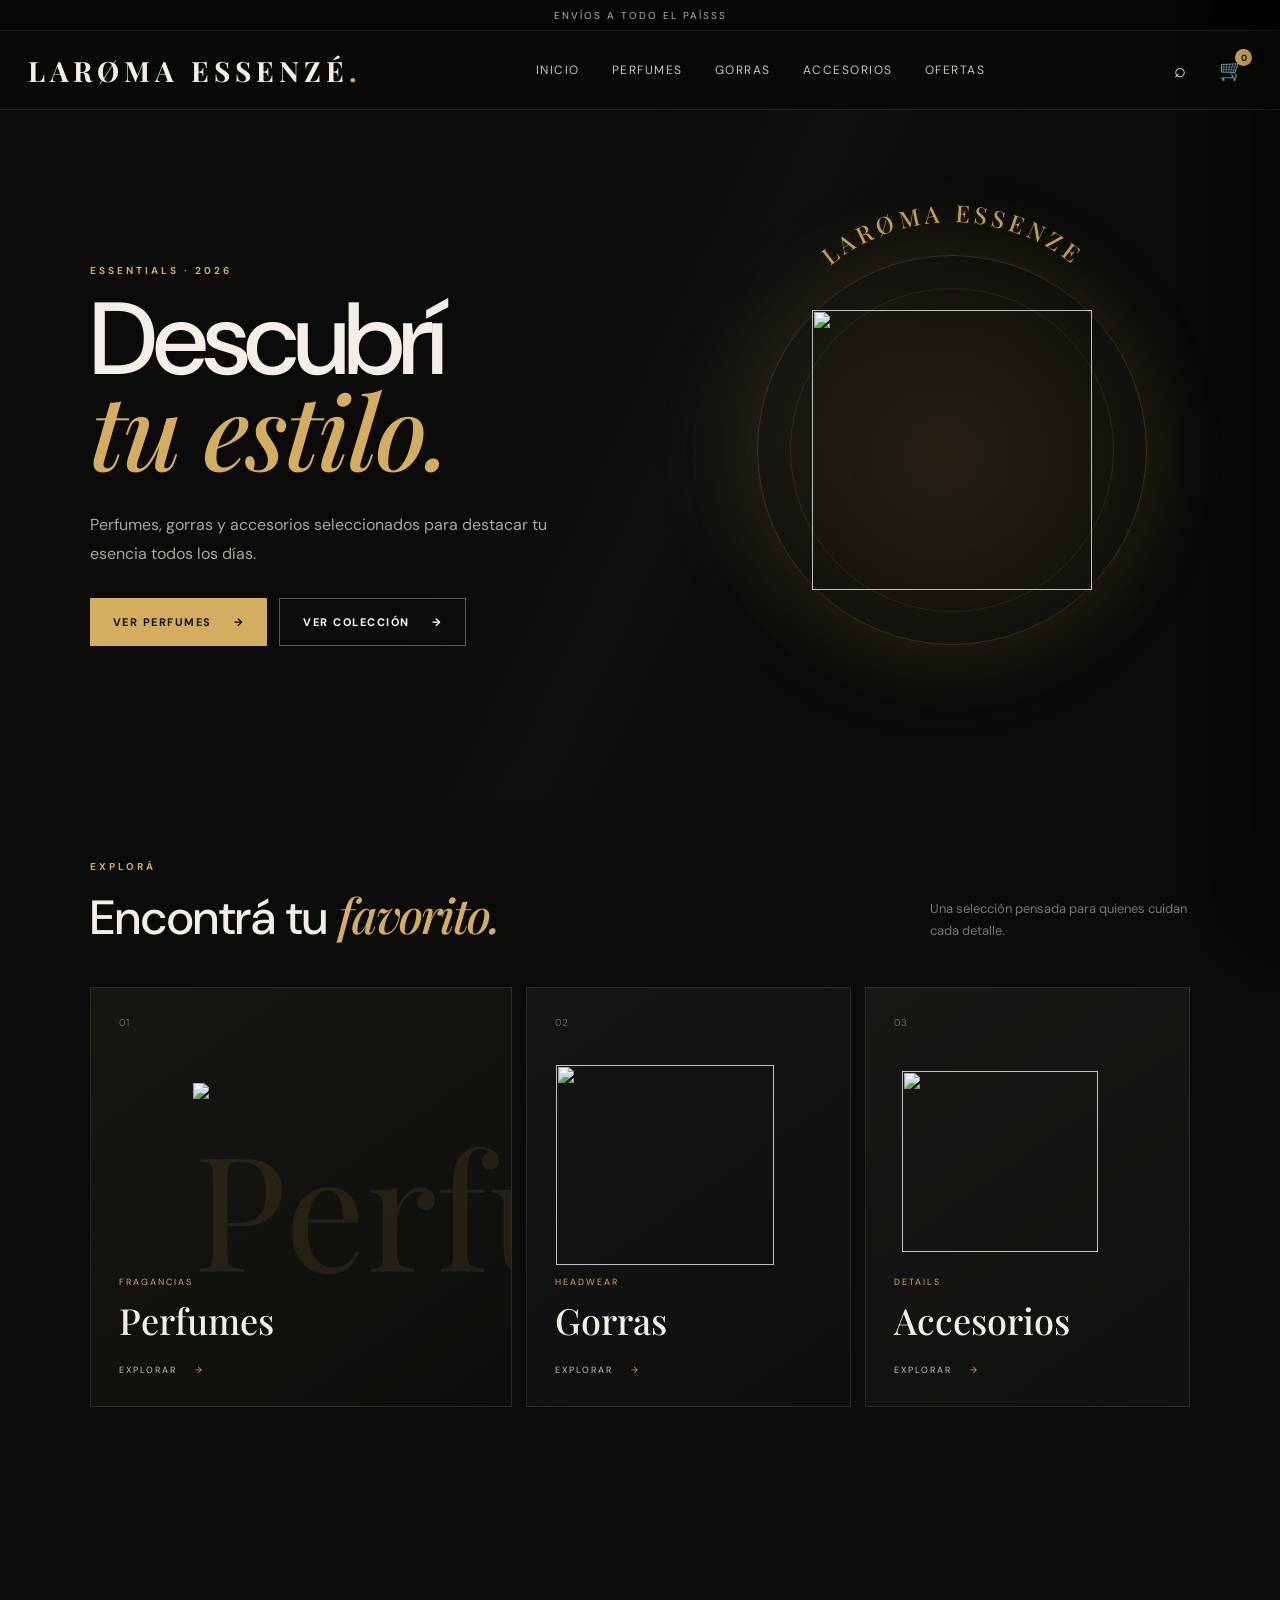
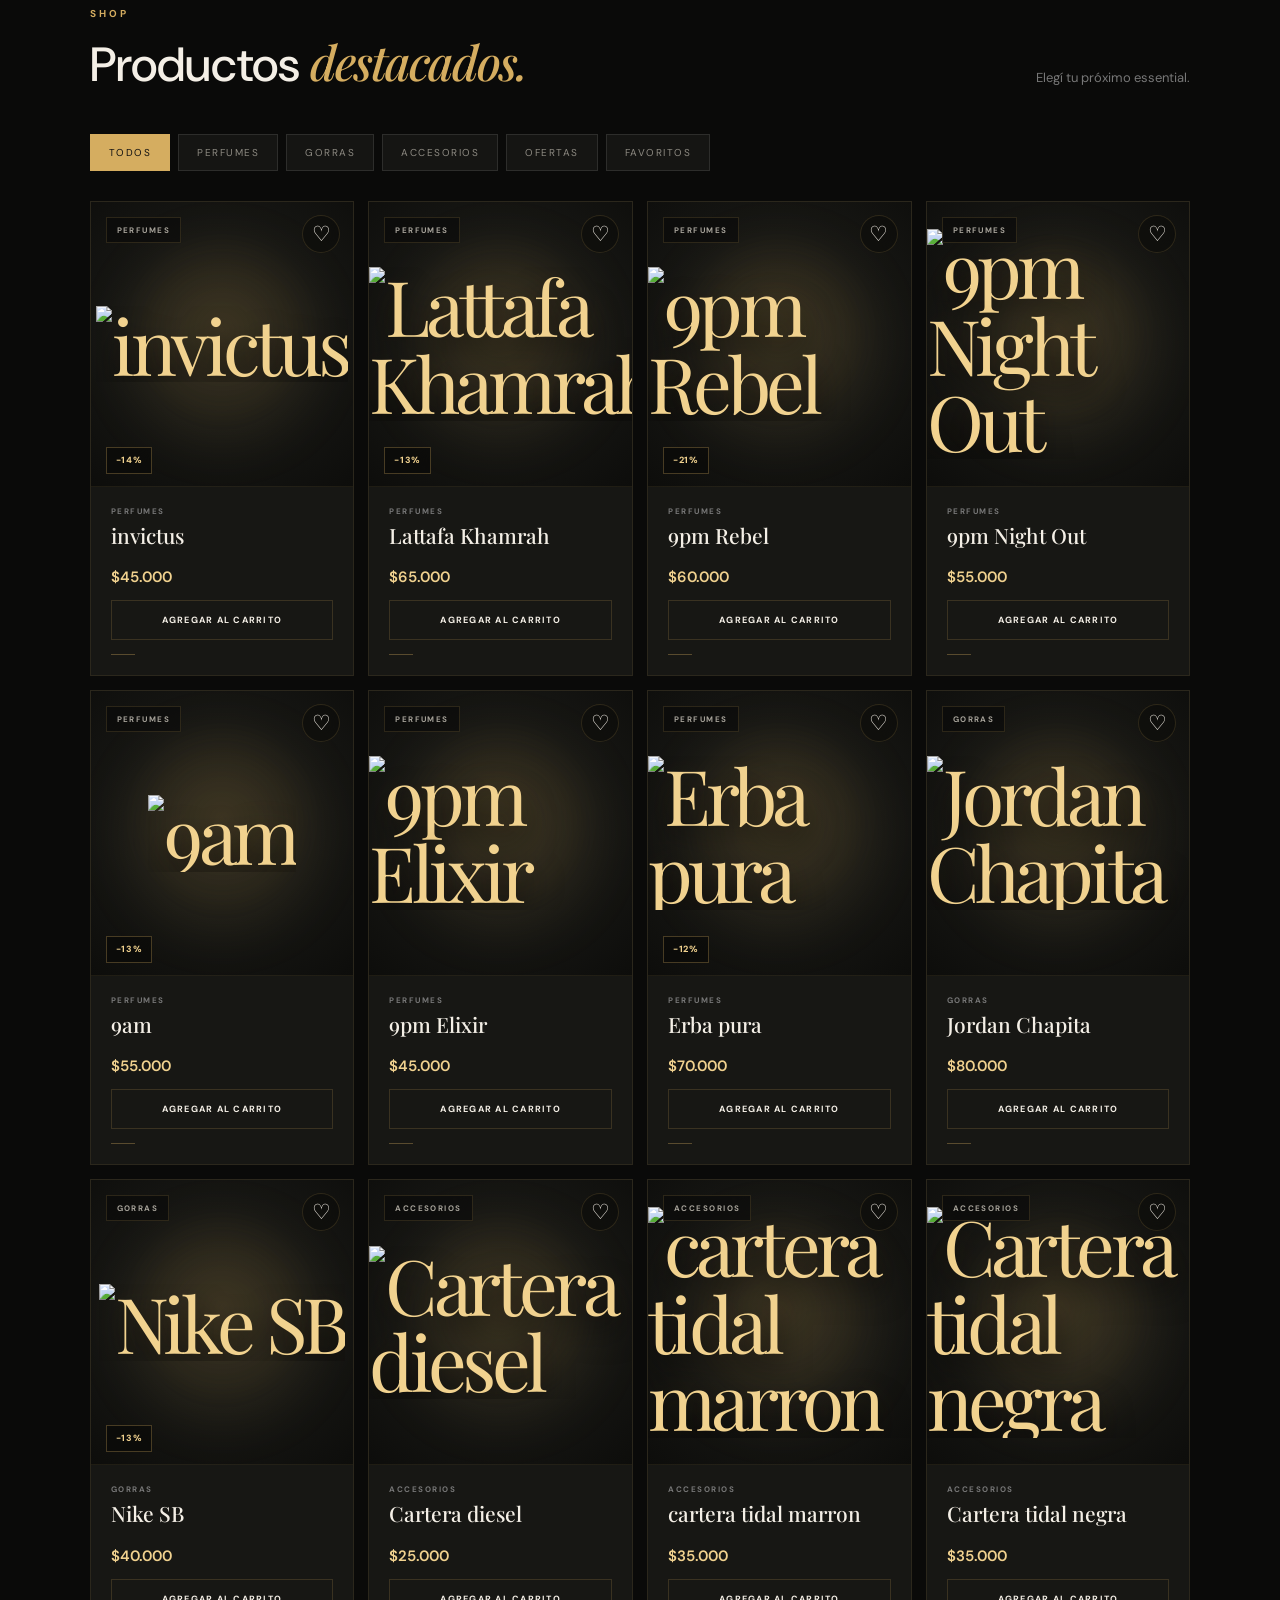
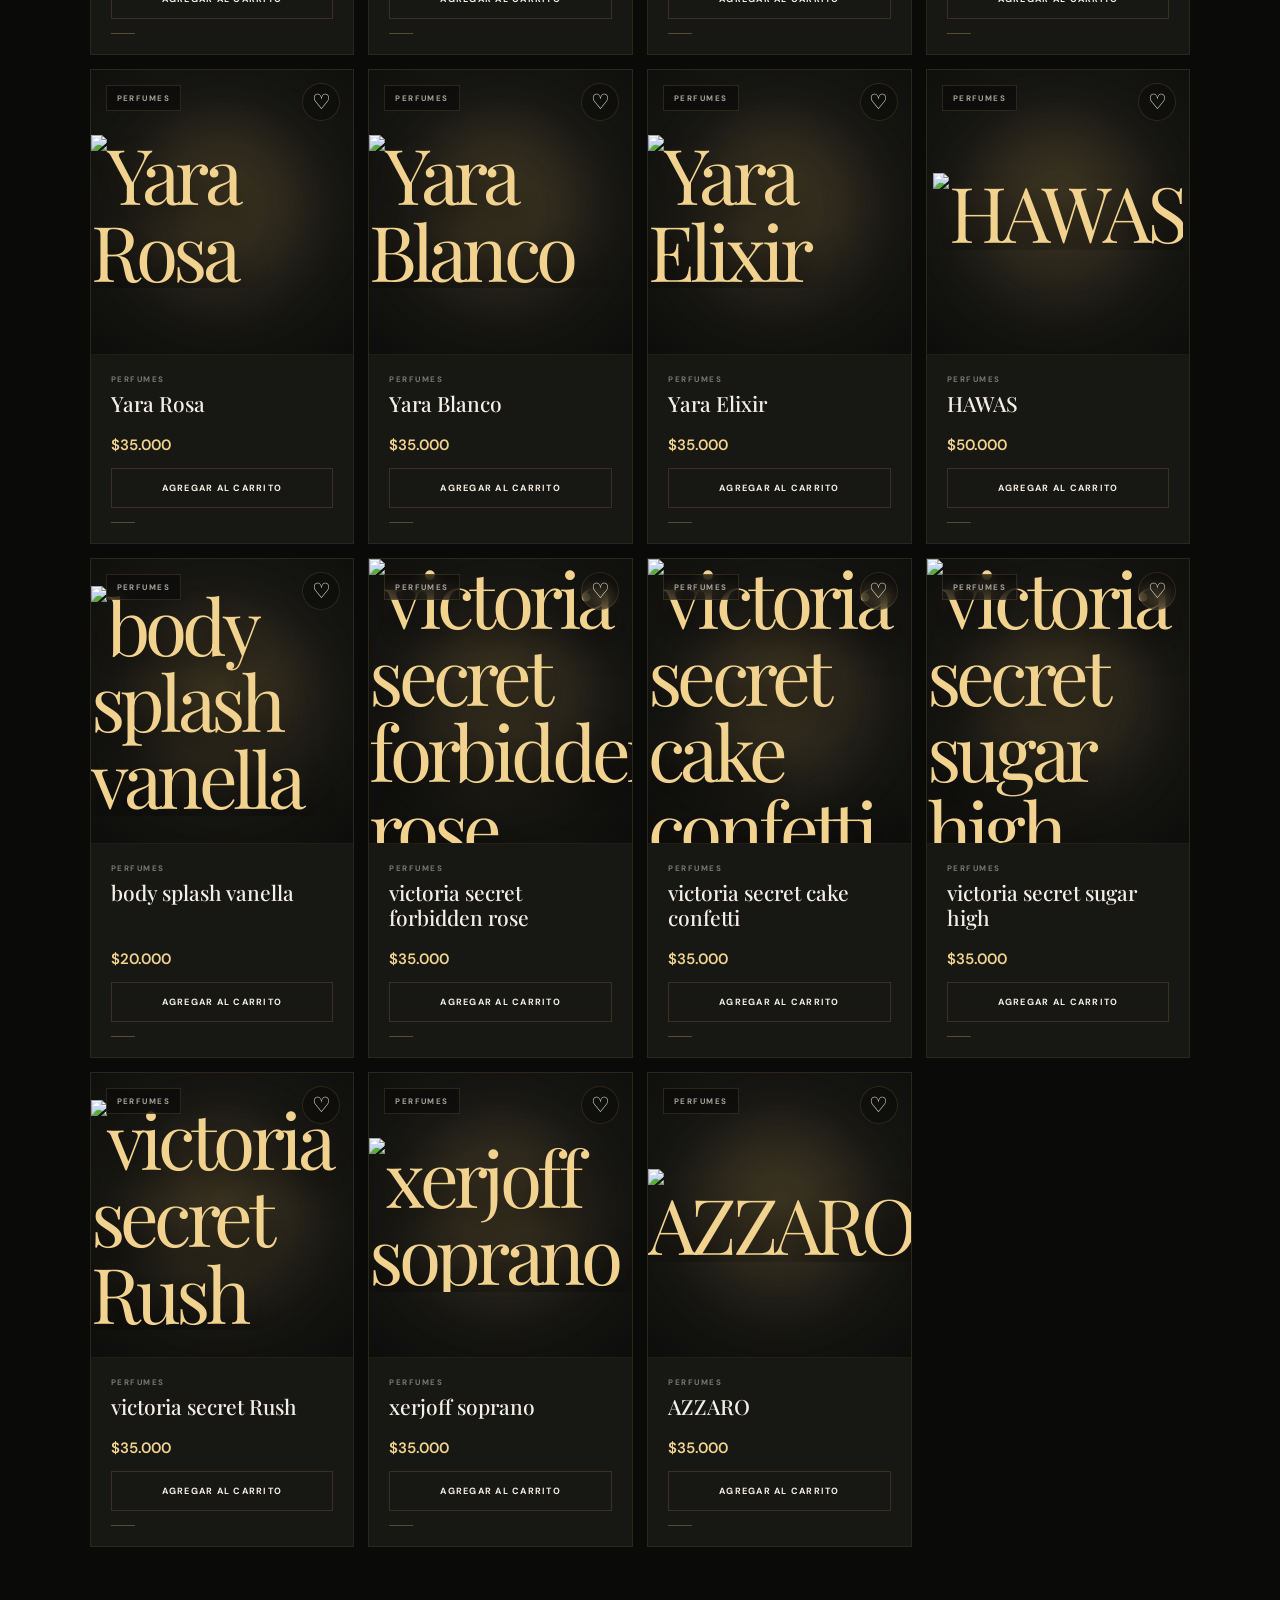
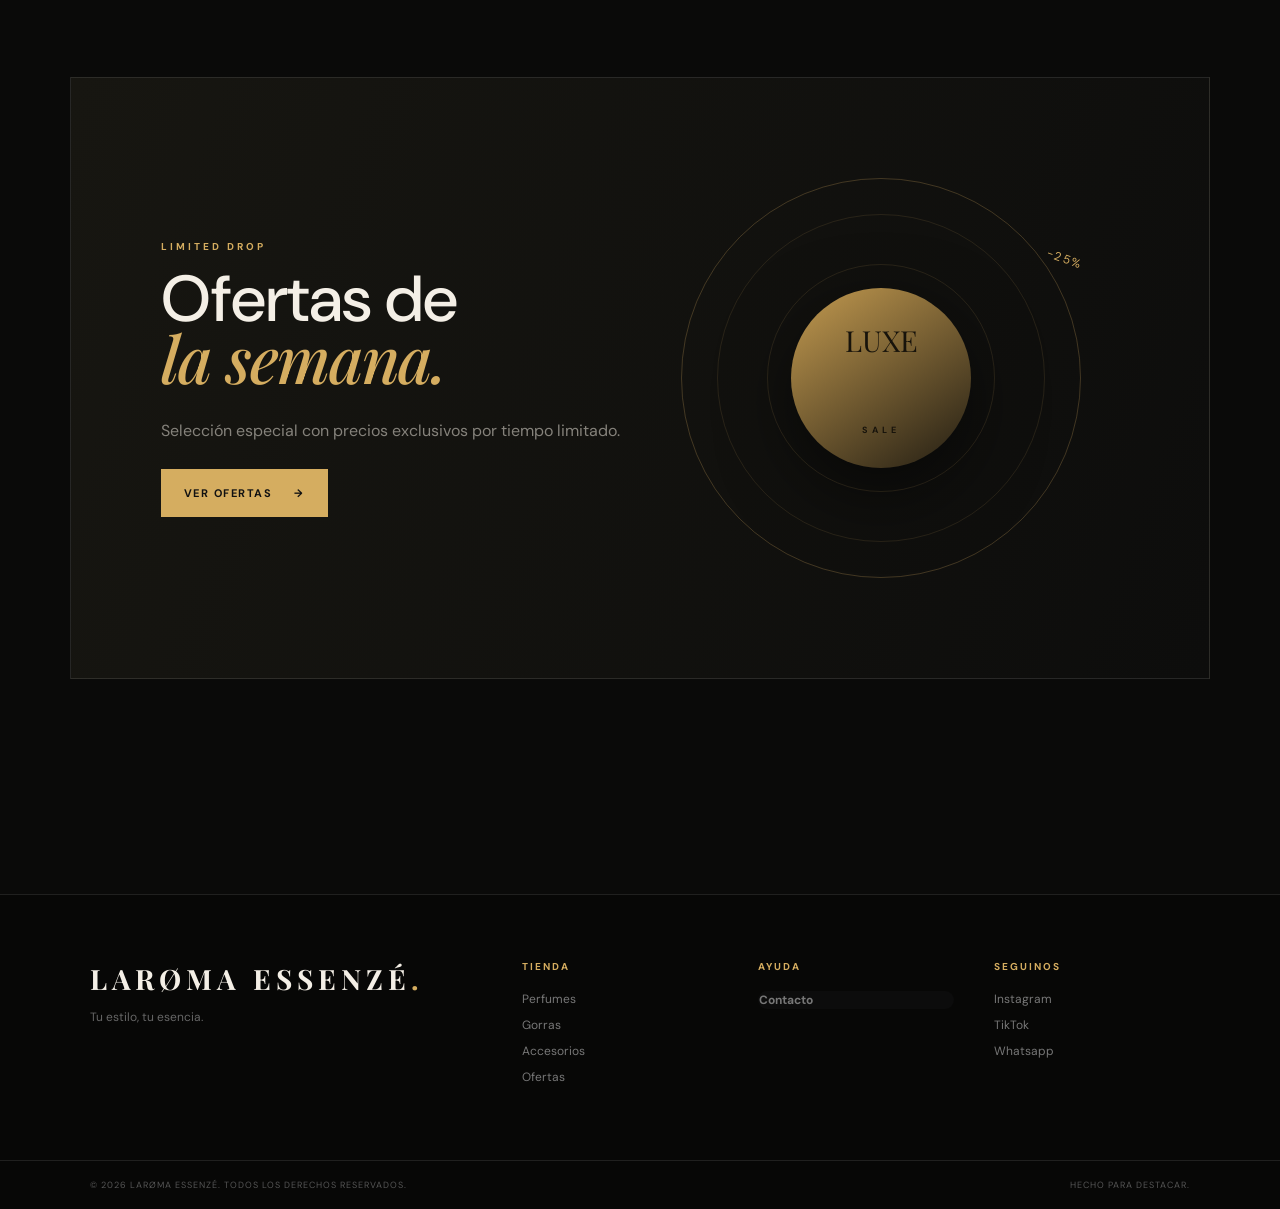
==== PAGINA OFICIAL/index.html @ b4371f65 "Segundo commit Cambio de nombre, modificacion de imagenes, mas productos tanto perfumes como accesor" ====
<!DOCTYPE html>
<html lang="es">

<head>
  <meta charset="UTF-8">
  <meta name="viewport" content="width=device-width, initial-scale=1.0">

  <title>LARØMA ESSENZÉ | Perfumes & Accesorios</title>

  <link rel="preconnect" href="https://fonts.googleapis.com">
  <link rel="preconnect" href="https://fonts.gstatic.com" crossorigin>

  <link
    href="https://fonts.googleapis.com/css2?family=DM+Sans:wght@400;500;600;700&family=Playfair+Display:wght@500;600;700&display=swap"
    rel="stylesheet">

  <link rel="stylesheet" href="styles.css">
</head>

<body>

  <!-- BARRA SUPERIOR -->
  <div class="announcement">
    ENVÍOS A TODO EL PAÍSSS
  </div>

  <!-- HEADER -->
  <header class="header">

    <div class="header-inner">

      <button class="icon-btn mobile-menu-btn" id="menuBtn" type="button" aria-label="Abrir menú">
        <span></span>
        <span></span>
        <span></span>
      </button>

      <a class="logo" href="#inicio">
        LARØMA ESSENZÉ<span>.</span>
      </a>

      <nav class="desktop-nav">
        <a href="#inicio">Inicio</a>
        <a href="#productos" data-category-link="perfumes">Perfumes</a>
        <a href="#productos" data-category-link="gorras">Gorras</a>
        <a href="#productos" data-category-link="accesorios">Accesorios</a>
        <a href="#productos" data-category-link="ofertas">Ofertas</a>
      </nav>

      <div class="header-actions">

        <button class="icon-btn" id="searchBtn" type="button" aria-label="Buscar">
          ⌕
        </button>

        <button class="icon-btn cart-button" id="cartBtn" type="button" aria-label="Abrir carrito">
          🛒
          <b id="cartCount">0</b>
        </button>

      </div>

    </div>

    <!-- BUSCADOR -->
    <div class="search-panel" id="searchPanel">

      <div class="search-wrap">

        <div class="search-input-row">
          <span>⌕</span>

          <input id="searchInput" type="search" placeholder="Buscar perfumes, gorras, accesorios..." autocomplete="off">

          <button id="closeSearch" type="button" aria-label="Cerrar búsqueda">×</button>
        </div>

        <div class="search-results" id="searchResults" aria-live="polite"></div>

      </div>

    </div>

  </header>

  <!-- MENÚ LATERAL -->
  <aside class="side-menu" id="sideMenu">

    <div class="side-menu-top">
      <span>MENÚ</span>
      <button id="closeMenu" type="button" aria-label="Cerrar menú">×</button>
    </div>

    <a href="#inicio">Inicio</a>

    <a href="#productos" data-category-link="perfumes">
      Perfumes
    </a>

    <a href="#productos" data-category-link="gorras">
      Gorras
    </a>

    <a href="#productos" data-category-link="accesorios">
      Accesorios
    </a>

    <a href="#productos" data-category-link="ofertas">
      Ofertas
    </a>

    <a href="#contacto">
      Contacto
    </a>

  </aside>

  <div class="overlay" id="overlay"></div>

  <main>

    <!-- HERO -->
    <section class="hero" id="inicio">

      <div class="hero-glow"></div>

      <div class="hero-content reveal">

        <p class="eyebrow">
          ESSENTIALS · 2026
        </p>

        <h1>
          Descubrí<br>
          <em>tu estilo.</em>
        </h1>

        <p class="hero-copy">
          Perfumes, gorras y accesorios seleccionados
          para destacar tu esencia todos los días.
        </p>

        <div class="hero-buttons">

          <a class="btn btn-gold" href="#productos" data-category-link="perfumes">
            Ver perfumes
            <span>→</span>
          </a>

          <a class="btn btn-outline" href="#productos" data-category-link="colección">
            Ver colección
            <span>→</span>
          </a>

        </div>

      </div>

      <div class="hero-product">

        <!-- TEXTO CURVO ANIMADO -->
        <div class="laroma-arc">

          <svg viewBox="0 0 600 300" preserveAspectRatio="xMidYMid meet">

            <defs>
              <path id="laromaArcPath" d="M 85,245 A 220,220 0 0 1 515,245" />
            </defs>

            <text>
              <textPath href="#laromaArcPath" startOffset="50%" text-anchor="middle">
                LARØMA ESSENZE
              </textPath>
            </text>

          </svg>

        </div>

        <!-- CÍRCULO -->
        <div class="hero-product reveal">

          <div class="hero-ring">
            <img src="c:\Users\danir\OneDrive\Documentos\Pagina\PAGINA OFICIAL\imagenes\logo.png" alt="">
          </div>
        </div>
        <div class="floating-tag tag-one"></div>
        <div class="floating-tag tag-two"></div>
        <div class="scroll-note">
          <span></span>
        </div>

    </section>

    <!-- CATEGORÍAS -->
    <section class="categories section">

      <div class="section-heading reveal">

        <div>

          <p class="eyebrow">
            EXPLORÁ
          </p>

          <h2>
            Encontrá tu
            <em>favorito.</em>
          </h2>

        </div>

        <p>
          Una selección pensada para quienes
          cuidan cada detalle.
        </p>

      </div>

      <div class="category-grid">

        <article class="category-card category-perfume reveal" data-cat="perfumes">

          <div class="category-number">
            01
          </div>

          <div class="category-art perfume-art">
            <img src="imagenes/perfumes.png" alt="Perfumes">
          </div>

          <div>

            <p>FRAGANCIAS</p>

            <h3>Perfumes</h3>

            <button type="button" data-category-link="perfumes">
              Explorar <span>→</span>
            </button>

          </div>

        </article>

        <article class="category-card category-cap reveal" data-cat="gorras">

          <div class="category-number">
            02
          </div>

          <div class="category-art cap-art">
            <img src="imagenes/Gorra.png" alt="">
          </div>

          <div>

            <p>HEADWEAR</p>

            <h3>Gorras</h3>

            <button type="button" data-category-link="gorras">
              Explorar <span>→</span>
            </button>

          </div>

        </article>

        <article class="category-card category-accessory reveal" data-cat="accesorios">

          <div class="category-number">
            03
          </div>

          <div class="category-art accessory-art">
            <img src="imagenes/accesorios (2).png" alt="">
          </div>

          <div>

            <p>DETAILS</p>

            <h3>Accesorios</h3>

            <button type="button" data-category-link="accesorios">
              Explorar <span>→</span>
            </button>

          </div>

        </article>

      </div>

    </section>

    <!-- PRODUCTOS -->
    <section class="products section" id="productos">

      <div class="section-heading reveal">

        <div>

          <p class="eyebrow">
            SHOP
          </p>

          <h2>
            Productos
            <em>destacados.</em>
          </h2>

        </div>

        <p>
          Elegí tu próximo essential.
        </p>

      </div>

      <!-- FILTROS -->
      <div class="filters reveal">

        <button class="filter active" data-filter="todos" type="button">
          Todos
        </button>

        <button class="filter" data-filter="perfumes" type="button">
          Perfumes
        </button>

        <button class="filter" data-filter="gorras" type="button">
          Gorras
        </button>

        <button class="filter" data-filter="accesorios" type="button">
          Accesorios
        </button>

        <button class="filter" data-filter="ofertas" type="button">
          Ofertas
        </button>

        <button class="filter" data-filter="favoritos">
          Favoritos
        </button>
      </div>

      <!-- PRODUCTOS GENERADOS POR JS -->
      <div class="product-grid" id="productGrid"></div>

      <div class="empty-state" id="emptyState">
        No encontramos productos que coincidan
        con tu búsqueda.
      </div>

    </section>

    <!-- OFERTAS -->
    <section class="offer-banner section" id="ofertas">

      <div class="offer-copy reveal">

        <p class="eyebrow">
          LIMITED DROP
        </p>

        <h2>
          Ofertas de<br>
          <em>la semana.</em>
        </h2>

        <p>
          Selección especial con precios exclusivos
          por tiempo limitado.
        </p>

        <a href="#productos" class="btn btn-gold" data-category-link="ofertas">
          Ver ofertas
          <span>→</span>
        </a>

      </div>

      <div class="offer-orbit reveal">

        <div class="offer-circle">
          LUXE
          <br>
          <small>SALE</small>
        </div>

        <span>-25%</span>

      </div>

    </section>

    <!-- NEWSLETTER -->
    <section class="newsletter section" id="contacto">

      <form id="newsletterForm"></form>

      <div class="newsletter-message" id="newsletterMessage"></div>

      </div>

    </section>

  </main>

  <!-- FOOTER -->
  <footer>

    <div class="footer-main">

      <div>

        <a class="logo" href="#inicio">
          LARØMA ESSENZÉ<span>.</span>
        </a>

        <p>
          Tu estilo, tu esencia.
        </p>

      </div>

      <div>

        <h4>Tienda</h4>

        <a href="#productos" data-category-link="perfumes">
          Perfumes
        </a>

        <a href="#productos" data-category-link="gorras">
          Gorras
        </a>

        <a href="#productos" data-category-link="accesorios">
          Accesorios
        </a>

        <a href="#productos" data-category-link="ofertas">
          Ofertas
        </a>

      </div>

      <div>

        <h4>Ayuda</h4>
        <a href="https://wa.me/91122704636?text=Hola!%20Quiero%20hacer%20una%20consulta%20sobre%20sus%20productos."
          target="_blank" class="boton-contacto">
          Contacto
        </a>
      </div>

      <div>

        <h4>Seguinos</h4>

        <a href="https://www.instagram.com/laroma_essenze?stkn=OHI5Nzc1OHY0N2s1&utm_source=qr">Instagram</a>
        <a href="https://www.tiktok.com/@larma_essenz">TikTok</a>
        <a href="https://whatsapp.com/channel/0029Vb8vSTm6LwHgR6ial92w">Whatsapp</a>

      </div>

    </div>

    <div class="footer-bottom">

      <span>
        © 2026 LARØMA ESSENZÉ. Todos los derechos reservados.
      </span>

      <span>
        Hecho para destacar.
      </span>

    </div>

  </footer>

  <!-- CARRITO -->
  <div class="cart-drawer" id="cartDrawer">

    <div class="drawer-head">

      <div>

        <p class="eyebrow">
          TU SELECCIÓN
        </p>

        <h3>
          Carrito
        </h3>

      </div>

      <button id="closeCart" type="button" aria-label="Cerrar carrito">
        ×
      </button>

    </div>

    <div class="cart-items" id="cartItems"></div>

    <div class="cart-footer">

      <div>

        <span>Total</span>

        <strong id="cartTotal">
          $0
        </strong>

      </div>

      <button class="btn btn-gold checkout-btn" id="checkoutBtn" type="button">
        Finalizar compra
      </button>

      <small>
        Demo: no se procesa ningún pago real.
      </small>

    </div>

  </div>

  <!-- MODAL PRODUCTO -->
  <div class="product-modal" id="productModal">

    <div class="modal-card">

      <button class="modal-close" id="modalClose" type="button" aria-label="Cerrar producto">
        ×
      </button>

      <div class="modal-image" id="modalImage"></div>

      <div class="modal-info">

        <p class="eyebrow" id="modalCategory"></p>

        <h2 id="modalName"></h2>

        <p id="modalDescription"></p>

        <strong id="modalPrice"></strong>

        <button class="btn btn-gold" id="modalAdd" type="button">
          Agregar al carrito →
        </button>

      </div>

    </div>

  </div>

  <!-- NOTIFICACIÓN -->
  <div class="toast" id="toast"></div>

  <script src="script.js"></script>

</body>

</html>
---- PAGINA OFICIAL/styles.css ----
/* =========================
   STYLE
========================= */

:root {
    --black: #0a0a09;
    --black2: #11110f;
    --panel: #171714;

    --gold: #d5ad60;
    --gold2: #f1d28f;

    --cream: #f4efe6;
    --muted: #a7a39a;

    --line: rgba(255,255,255,.1);

    --font: "DM Sans", sans-serif;
    --serif: "Playfair Display", serif;
}


* {
    box-sizing: border-box;
    margin: 0;
    padding: 0;
}


html {
    scroll-behavior: smooth;
}


body {
    background: var(--black);
    color: var(--cream);
    font-family: var(--font);
    overflow-x: hidden;
}


a {
    text-decoration: none;
    color: inherit;
}


button,
input {
    font: inherit;
}


button {
    cursor: pointer;
    border: none;
}


/* =========================
   ANUNCIO
========================= */

.announcement {
    height: 31px;

    background: #050505;

    border-bottom: 1px solid var(--line);

    display: flex;
    align-items: center;
    justify-content: center;

    color: #b9b3a7;

    font-size: 10px;
    letter-spacing: 2px;
}


/* =========================
   HEADER
========================= */

.header {
    position: sticky;
    top: 0;

    z-index: 50;

    background: rgba(10,10,9,.88);

    backdrop-filter: blur(16px);
    -webkit-backdrop-filter: blur(16px);

    border-bottom: 1px solid var(--line);
}


.header-inner {
    height: 78px;

    max-width: 1280px;

    margin: auto;

    padding: 0 28px;

    display: flex;

    align-items: center;

    justify-content: space-between;

    gap: 25px;
}


.logo {
    font-family: var(--serif);

    font-size: 28px;

    letter-spacing: 5px;

    font-weight: 700;
}


.logo span {
    color: var(--gold);
}


.desktop-nav {
    display: flex;

    gap: 32px;

    font-size: 12px;

    text-transform: uppercase;

    letter-spacing: 1.5px;

    color: #c9c5bb;
}


.desktop-nav a {
    transition: .25s;
}


.desktop-nav a:hover {
    color: var(--gold);
}


.header-actions {
    display: flex;

    gap: 9px;
}


.icon-btn {
    width: 42px;
    height: 42px;

    border-radius: 50%;

    background: transparent;

    color: var(--cream);

    font-size: 20px;

    transition: .25s;

    position: relative;
}


.icon-btn:hover {
    background: #1c1c19;
    color: var(--gold);
}


.cart-button b {
    position: absolute;

    right: 0;
    top: 0;

    background: var(--gold);

    color: #111;

    width: 17px;
    height: 17px;

    border-radius: 50%;

    font-size: 9px;

    display: grid;
    place-items: center;
}


.mobile-menu-btn {
    display: none;
}


.mobile-menu-btn span {
    display: block;

    width: 19px;
    height: 1px;

    background: var(--cream);

    margin: 4px auto;
}


/* =========================
   BUSCADOR PREMIUM
========================= */

.search-panel {
    max-height: 0;
    overflow: hidden;
    transition: max-height .4s ease, border-color .3s ease;
    border-top: 0 solid var(--line);
    background: rgba(10,10,9,.98);
}

.search-panel.open {
    max-height: min(620px, 75vh);
    overflow-y: auto;
    border-top: 1px solid var(--line);
}

.search-wrap {
    max-width: 900px;
    margin: auto;
    padding: 15px 28px 20px;
}

.search-input-row {
    display: flex;
    align-items: center;
    gap: 12px;
}

.search-wrap input {
    flex: 1;
    min-width: 0;
    background: transparent;
    border: 0;
    outline: 0;
    color: var(--cream);
    font-size: 17px;
    font-family: var(--font);
}

.search-wrap input::placeholder {
    color: #777;
}

.search-wrap input::-webkit-search-cancel-button {
    display: none;
}

.search-wrap span {
    color: var(--gold);
    font-size: 25px;
    line-height: 1;
}

.search-wrap button {
    background: none;
    color: #aaa;
    font-size: 27px;
    line-height: 1;
    transition: color .2s ease, transform .2s ease;
}

.search-wrap button:hover {
    color: var(--cream);
    transform: rotate(90deg);
}

.search-results {
    display: grid;
    gap: 7px;
    margin-top: 12px;
}

.search-result {
    width: 100%;
    display: grid;
    grid-template-columns: 58px 1fr auto;
    align-items: center;
    gap: 14px;
    padding: 9px 11px;
    text-align: left;
    background: rgba(255,255,255,.025);
    border: 1px solid transparent;
    color: var(--cream);
    cursor: pointer;
    animation: searchResultIn .3s ease both;
    transition: background .25s ease, border-color .25s ease, transform .25s ease;
}

.search-result:hover {
    background: rgba(213,173,96,.08);
    border-color: rgba(213,173,96,.25);
    transform: translateX(4px);
}

.search-result-visual {
    width: 58px;
    height: 58px;
    display: grid;
    place-items: center;
    background: radial-gradient(circle, #302e25 0%, #151513 62%, #0d0d0b 100%);
    border: 1px solid var(--line);
    color: rgba(239,211,150,.75);
    font-family: var(--serif);
    font-size: 20px;
}

.search-result-info {
    min-width: 0;
    display: flex;
    flex-direction: column;
    gap: 3px;
}

.search-result-info small {
    color: var(--gold);
    font-size: 8px;
    letter-spacing: 1.6px;
    text-transform: uppercase;
}

.search-result-info strong {
    overflow: hidden;
    text-overflow: ellipsis;
    white-space: nowrap;
    font-size: 13px;
    font-weight: 500;
}

.search-result-info span {
    color: #aaa;
    font-family: var(--font);
    font-size: 12px;
}

.search-result-arrow {
    color: var(--gold);
    font-size: 18px;
    transition: transform .2s ease;
}

.search-result:hover .search-result-arrow {
    transform: translateX(4px);
}

.search-empty {
    padding: 22px 8px 12px;
    text-align: center;
    color: #777;
    font-size: 12px;
}

.search-empty strong {
    display: block;
    color: var(--cream);
    margin-bottom: 4px;
    font-size: 13px;
}

.search-all {
    display: inline-flex;
    align-items: center;
    justify-content: center;
    gap: 8px;
    margin: 5px auto 0;
    padding: 9px 14px;
    color: var(--gold);
    background: transparent;
    border: 1px solid rgba(213,173,96,.28);
    font-size: 9px;
    letter-spacing: 1.5px;
    text-transform: uppercase;
    cursor: pointer;
    transition: .25s ease;
}

.search-all:hover {
    background: var(--gold);
    color: #111;
}

@keyframes searchResultIn {
    from {
        opacity: 0;
        transform: translateY(-6px);
    }
    to {
        opacity: 1;
        transform: translateY(0);
    }
}

@media (max-width: 600px) {
    .search-wrap {
        padding: 13px 18px 17px;
    }

    .search-result {
        grid-template-columns: 48px 1fr auto;
        gap: 10px;
        padding: 8px;
    }

    .search-result-visual {
        width: 48px;
        height: 48px;
    }

    .search-result-arrow {
        display: none;
    }
}


/* =========================
   HERO
========================= */

.hero {
    min-height: 690px;

    position: relative;

    max-width: 1280px;

    margin: auto;

    padding: 90px 7%;

    display: flex;

    align-items: center;

    overflow: hidden;
}


.hero:before {
    content: "";

    position: absolute;

    width: 600px;
    height: 600px;

    right: 3%;
    top: 50%;

    transform: translateY(-50%);

    border-radius: 50%;

    background:
        radial-gradient(
            circle,
            rgba(213,173,96,.15),
            transparent 65%
        );

    filter: blur(15px);

    pointer-events: none;
}


.hero-glow {
    position: absolute;

    inset: 0;

    background:
        linear-gradient(
            115deg,
            transparent 40%,
            rgba(255,255,255,.025),
            transparent 65%
        );

    pointer-events: none;
}


.hero-content {
    position: relative;

    z-index: 2;

    width: 55%;
}


.eyebrow {
    font-size: 10px;

    letter-spacing: 3px;

    color: var(--gold);

    font-weight: 700;

    margin-bottom: 17px;
}


.hero h1 {
    font-size: clamp(60px, 8vw, 112px);

    line-height: .88;

    font-weight: 500;

    letter-spacing: -5px;
}


.hero h1 em,
h2 em {
    font-family: var(--serif);

    font-weight: 500;

    color: var(--gold);

    letter-spacing: -2px;
}


.hero-copy {
    max-width: 480px;

    color: #aaa79e;

    line-height: 1.8;

    margin: 30px 0;
}


.hero-buttons {
    display: flex;

    gap: 12px;
}


/* =========================
   BOTONES
========================= */

.btn {
    min-height: 48px;

    padding: 0 23px;

    display: inline-flex;

    align-items: center;

    justify-content: center;

    gap: 22px;

    font-size: 11px;

    text-transform: uppercase;

    letter-spacing: 1.5px;

    font-weight: 700;

    transition: .3s;
}
.boton-contacto {
    display: inline-block;
    padding: 1px 1px;
    background-color: #0c0c0c;
    color: rgb(250, 250, 250);
    text-decoration: none;
    border-radius: 10px;
    font-size: 16px;
    font-weight: bold;
    transition: 0.3s;
}


.btn-gold {
    background: var(--gold);

    color: #111;
}


.btn-gold:hover {
    background: var(--gold2);

    transform: translateY(-2px);

    box-shadow:
        0 12px 30px rgba(213,173,96,.16);
}


.btn-outline {
    border: 1px solid #5b584f;

    color: white;
}


.btn-outline:hover {
    border-color: var(--gold);

    color: var(--gold);
}


/* =========================
   PERFUME HERO
========================= */

.hero-product {
    position: absolute;

    right: 10%;
    top: 50%;

    transform: translateY(-50%);

    width: 400px;
    height: 500px;

    display: grid;

    place-items: center;

    isolation: isolate;
}


/* =========================
   TEXTO CURVO LARØMA
========================= */

.laroma-arc {
    position: absolute;

    width: 520px;
    height: 260px;

    left: 50%;
    top: -45px;

    transform:
        translateX(-50%)
        translateY(95px);

    z-index: 1;

    pointer-events: none;

    opacity: 0;

    clip-path: inset(100% 0 0 0);

    animation:
        laromaReveal
        2.1s
        cubic-bezier(.22,.61,.36,1)
        .25s
        forwards;
}


.laroma-arc svg {
    width: 100%;
    height: 100%;

    overflow: visible;
}


.laroma-arc text {
    fill: var(--gold);

    font-family: var(--serif);

    font-size: 27px;

    font-weight: 500;

    letter-spacing: 5px;

    opacity: .9;

    filter:
        drop-shadow(
            0 0 5px rgba(213,173,96,.15)
        );
}


/* =========================
   CÍRCULO
========================= */

.hero-ring {
    position: absolute;

    width: 390px;
    height: 390px;

    top: -200px;
    left: 45px;

    border: 1px solid rgba(213,173,96,.2);
    border-radius: 50%;

    box-shadow:
        0 0 90px rgba(213,173,96,.09);

    display: flex;
    align-items: center;
    justify-content: center;

    z-index: 2;
}

.hero-ring img {
    width: 280px;
    height: 280px;

    object-fit: contain;

    display: block;

    position: relative;
    z-index: 1;

    /* Elimina visualmente el fondo negro del logo */
    mix-blend-mode: screen;
}

.hero-ring:after {
    content: "";

    position: absolute;

    inset: 32px;

    border: 1px solid rgba(213,173,96,.12);

    border-radius: 50%;

    z-index: 2;

    pointer-events: none;
}



/* =========================
   ANIMACIÓN LARØMA
========================= */

@keyframes laromaReveal {

    0% {
        opacity: 0;

        transform:
            translateX(-50%)
            translateY(100px);

        clip-path:
            inset(100% 0 0 0);
    }

    25% {
        opacity: .4;
    }

    55% {
        opacity: .8;
    }

    80% {
        opacity: .95;

        clip-path:
            inset(20% 0 0 0);
    }

    100% {
        opacity: 1;

        transform:
            translateX(-50%)
            translateY(0);

        clip-path:
            inset(0 0 0 0);
    }
}


/* =========================
   SECCIONES
========================= */

.section {
    max-width: 1280px;

    margin: auto;

    padding: 100px 7%;
}


.section-heading {
    display: flex;

    justify-content: space-between;

    align-items: end;

    gap: 30px;

    margin-bottom: 45px;
}


.section-heading h2 {
    font-size: 48px;

    font-weight: 500;

    line-height: 1;
}


.section-heading > p {
    max-width: 260px;

    color: #777;

    font-size: 13px;

    line-height: 1.7;
}


/* =========================
   CATEGORÍAS
========================= */

.categories {
    padding-top: 60px;
}


.category-grid {
    display: grid;

    grid-template-columns:
        1.3fr 1fr 1fr;

    gap: 14px;
}


.category-card {
    min-height: 420px;

    position: relative;

    padding: 28px;

    overflow: hidden;

    background: var(--panel);

    border:
        1px solid var(--line);

    display: flex;

    flex-direction: column;

    justify-content: space-between;

    transition: .5s;
}


.category-card:hover {
    transform: translateY(-8px);

    border-color:
        rgba(213,173,96,.35);

    box-shadow:
        0 25px 50px rgba(0,0,0,.35);
}


.category-card > div:last-child {
    position: relative;

    z-index: 2;
}


.category-card p {
    font-size: 9px;

    letter-spacing: 2px;

    color: var(--gold);

    margin-bottom: 8px;
}


.category-card h3 {
    font-family: var(--serif);

    font-size: 36px;

    font-weight: 500;
}


.category-card button {
    background: none;
    color: #c7c2b7;
    text-transform: uppercase;
    font-size: 9px;
    letter-spacing: 2px;
    margin-top: 20px;
    position: relative;
    overflow: hidden;
}


.category-card button span {
    color: var(--gold);

    margin-left: 14px;
}


.category-number {
    font-size: 10px;

    color: #666;
}


.category-art {
    position: absolute !important;

    inset: 50px 0 70px;

    display: grid;

    place-items: center;

    font-size: 160px;

    font-family: var(--serif);

    color: rgba(213,173,96,.1);

    z-index: 1 !important;
}


.category-perfume {
    background:
        linear-gradient(
            145deg,
            #171611,
            #0d0d0b
        );
}


.category-cap {
    background:
        linear-gradient(
            145deg,
            #151515,
            #0e0e0e
        );
}


.category-accessory {
    background:
        linear-gradient(
            145deg,
            #181714,
            #10100e
        );
}

.category-art {
    cursor: pointer;
    position: absolute !important;
    inset: 50px 0 70px;
    display: grid;
    place-items: center;
    z-index: 1 !important;
    animation: glowPulse 2.5s ease-in-out infinite;
}

/* IMÁGENES DE LAS CATEGORÍAS */
.category-art img {
    width: 78%;
    height: 78%;
    object-fit: contain;
    display: block;
    pointer-events: none;
    mix-blend-mode: screen;
}

/* Tamaños individuales */
.perfume-art img {
    width: 70%;
    height: 70%;
}

.cap-art img {
    width: 82%;
    height: 82%;
}

.accessory-art img {
    width: 78%;
    height: 78%;
}

/* Brillo pulsante */
@keyframes glowPulse {

    0%,
    100% {
        filter:
        brightness(1) 
        drop-shadow(0 0 8px currentColor)
        drop-shadow(0 0 22px currentColor) 
        drop-shadow(0 0 40px currentColor);
    }

    50% {
        filter: 
        brightness(1.35) 
        drop-shadow(0 0 12px currentColor) 
        drop-shadow(0 0 30px currentColor) 
        drop-shadow(0 0 60px currentColor) 
        drop-shadow(0 0 90px currentColor);
    }
}

/* Brillo extra al pasar el mouse */
.category-art:hover {
    filter: 
    brightness(1.25) 
    drop-shadow(0 0 15px currentColor) 
    drop-shadow(0 0 35px currentColor);
    transform: scale(1.06);
    transition: transform .3s ease, filter .3s ease;
}

@keyframes glowPulse {

    0%,
    100% {
        filter: brightness(1);
        text-shadow:
            0 0 10px currentColor,
            0 0 25px currentColor,
            0 0 45px currentColor;
    }

    50% {
        filter: brightness(1.5);
        text-shadow:
            0 0 15px currentColor,
            0 0 35px currentColor,
            0 0 70px currentColor,
            0 0 100px currentColor;
    }
}

.category-perfume {
    background:
        linear-gradient(145deg,
            #171611,
            #0d0d0b);
}

.category-cap {
    background:
        linear-gradient(145deg,
            #151515,
            #0e0e0e);
}

.category-accessory {
    background:
        linear-gradient(145deg,
            #181714,
            #10100e);
}



/* =========================
   PRODUCTOS
========================= */

.filters {
    display: flex;

    gap: 8px;

    flex-wrap: wrap;

    margin-bottom: 30px;
}


.filter {
    background: #151513;

    color: #8d8a82;

    border:
        1px solid var(--line);

    padding: 11px 18px;

    font-size: 10px;

    text-transform: uppercase;

    letter-spacing: 1.5px;

    transition: .25s;
}


.filter:hover,
.filter.active {
    background: var(--gold);

    color: #111;

    border-color: var(--gold);
}


.product-grid {
    display: grid;

    grid-template-columns:
        repeat(4,1fr);

    gap: 14px;
}


.product-card {
    background: #121210;

    border:
        1px solid var(--line);

    position: relative;

    overflow: hidden;

    transition: .4s;

    animation:
        cardIn .45s ease both;
}
.product-card img {
    width: 100%;
    height: 100%;
    object-fit: contain;
    display: block;
    pointer-events: none;
    mix-blend-mode: screen;
}


.product-card:hover {
    transform: translateY(-6px);

    border-color:
        rgba(213,173,96,.3);
}


.product-image {
    height: 300px;

    background:
        radial-gradient(
            circle at 50% 45%,
            #333126,
            #171714 48%,
            #0d0d0b
        );

    display: grid;

    place-items: center;

    position: relative;

    overflow: hidden;
}


.product-image:after {
    content: "";

    position: absolute;

    width: 170px;
    height: 170px;

    border-radius: 50%;

    background:
        rgba(213,173,96,.08);

    filter: blur(25px);

    pointer-events: none;
}


.product-visual {
    position: relative;

    z-index: 1;

    font-family: var(--serif);

    font-size: 72px;

    color: rgba(239,211,150,.72);

    text-shadow:
        0 15px 30px #000;

    transition: .4s;
}


.product-card:hover .product-visual {
    transform:
        scale(1.08)
        rotate(-3deg);
}


.product-type {
    position: absolute;

    top: 13px;
    left: 13px;

    background:
        rgba(0,0,0,.55);

    padding: 6px 9px;

    font-size: 8px;

    letter-spacing: 1.5px;

    color: #aaa;

    z-index: 2;
}


.heart {
    position: absolute;

    top: 10px;
    right: 10px;

    width: 35px;
    height: 35px;

    border-radius: 50%;

    background:
        rgba(0,0,0,.55);

    color: #aaa;

    z-index: 3;
}


.heart.active {
    color: #e4b5a8;
}


.discount {
    position: absolute;

    bottom: 12px;
    left: 12px;

    background: var(--gold);

    color: #111;

    padding: 5px 8px;

    font-size: 8px;

    font-weight: 700;

    z-index: 2;
}


.product-info {
    padding: 17px;
}


.product-info .category-label {
    font-size: 8px;

    color: #777;

    text-transform: uppercase;

    letter-spacing: 1.5px;
}


.product-info h3 {
    font-family: var(--serif);

    font-size: 20px;

    font-weight: 500;

    margin: 7px 0 12px;
}


.price {
    display: flex;

    align-items: center;

    gap: 8px;
}


.price strong {
    color: var(--gold2);

    font-size: 14px;
}


.price del {
    font-size: 10px;

    color: #666;
}


.add-product {
    width: 100%;

    margin-top: 16px;

    height: 40px;

    background: #1d1d19;

    color: #ddd;

    text-transform: uppercase;

    letter-spacing: 1.5px;

    font-size: 9px;

    transition: .25s;
}


.add-product:hover {
    background: var(--gold);

    color: #111;
}


.empty-state {
    text-align: center;

    padding: 70px 10px;

    color: #777;

    display: none;
}


.empty-state.show {
    display: block;
}


/* =========================
   OFERTAS
========================= */

.offer-banner {
    margin-top: 30px;

    max-width: 1140px;

    min-height: 470px;

    background:
        linear-gradient(
            110deg,
            #171611,
            #0d0d0c
        );

    border:
        1px solid var(--line);

    display: flex;

    align-items: center;

    justify-content: space-between;

    overflow: hidden;

    position: relative;
}


.offer-copy {
    max-width: 480px;

    position: relative;

    z-index: 2;
}


.offer-copy h2 {
    font-size: 65px;

    font-weight: 500;

    line-height: .9;
}


.offer-copy > p:not(.eyebrow) {
    color: #85827b;

    line-height: 1.7;

    margin: 25px 0;
}


.offer-orbit {
    width: 400px;
    height: 400px;

    border:
        1px solid rgba(213,173,96,.25);

    border-radius: 50%;

    display: grid;

    place-items: center;

    position: relative;

    margin-right: 4%;
}


.offer-orbit:before,
.offer-orbit:after {
    content: "";

    position: absolute;

    border:
        1px solid rgba(213,173,96,.12);

    border-radius: 50%;
}


.offer-orbit:before {
    inset: 35px;
}


.offer-orbit:after {
    inset: 85px;
}


.offer-circle {
    width: 180px;
    height: 180px;

    border-radius: 50%;

    background:
        linear-gradient(
            145deg,
            #c49b50,
            #211c12
        );

    display: grid;

    place-items: center;

    text-align: center;

    font-family: var(--serif);

    font-size: 29px;

    color: #17130b;

    box-shadow:
        0 25px 70px rgba(0,0,0,.5);
}


.offer-circle small {
    font:
        700 9px var(--font);

    letter-spacing: 4px;
}


.offer-orbit > span {
    position: absolute;

    right: -4px;

    top: 18%;

    font-size: 12px;

    letter-spacing: 2px;

    color: var(--gold);

    transform: rotate(20deg);
}


/* =========================
   NEWSLETTER
========================= */

.newsletter {
    padding-top: 70px;

    padding-bottom: 110px;
}


.newsletter-box {
    border:
        1px solid var(--line);

    padding: 75px 10%;

    text-align: center;

    background:
        radial-gradient(
            circle at 50% 0,
            rgba(213,173,96,.07),
            transparent 55%
        );
}


.newsletter-box h2 {
    font-size: 52px;

    font-weight: 500;
}


.newsletter-box > p:not(.eyebrow) {
    color: #777;

    max-width: 450px;

    margin: 18px auto 30px;

    line-height: 1.7;
}


.newsletter-box form {
    display: flex;

    max-width: 560px;

    margin: auto;

    border-bottom:
        1px solid #555;
}


.newsletter-box input {
    flex: 1;

    background: none;

    border: 0;

    outline: 0;

    color: #fff;

    padding: 15px 5px;
}


.newsletter-box .btn {
    border: 0;
}


.newsletter-message {
    height: 20px;

    margin-top: 15px;

    color: var(--gold);

    font-size: 11px;
}


/* =========================
   FOOTER
========================= */

footer {
    border-top: 1px solid var(--line);

    background: #070706;
}


.footer-main {
    max-width: 1280px;

    margin: auto;

    padding: 65px 7%;

    display: grid;

    grid-template-columns:
        2fr 1fr 1fr 1fr;

    gap: 40px;
}


.footer-main p {
    color: #666;

    font-size: 12px;

    margin-top: 12px;
}


.footer-main h4 {
    font-size: 10px;

    text-transform: uppercase;

    letter-spacing: 2px;

    color: var(--gold);

    margin-bottom: 18px;
}


.footer-main div:not(:first-child) a {
    display: block;

    color: #777;

    font-size: 12px;

    margin: 10px 0;

    transition: .2s;
}


.footer-main div:not(:first-child) a:hover {
    color: white;
}


.footer-bottom {
    max-width: 1280px;

    margin: auto;

    padding: 18px 7%;

    border-top: 1px solid var(--line);

    display: flex;

    justify-content: space-between;

    color: #555;

    font-size: 9px;

    letter-spacing: 1px;

    text-transform: uppercase;
}


/* =========================
   MENÚ
========================= */

.side-menu {
    position: fixed;

    z-index: 80;

    right: -350px;

    top: 0;

    width: 330px;

    height: 100vh;

    background: #11110f;

    padding: 30px;

    transition: .4s;

    box-shadow:
        -20px 0 60px rgba(0,0,0,.4);
}


.side-menu.open {
    right: 0;
}


.side-menu-top {
    display: flex;

    justify-content: space-between;

    color: var(--gold);

    font-size: 10px;

    letter-spacing: 3px;

    margin-bottom: 70px;
}


.side-menu-top button {
    background: none;

    color: white;

    font-size: 30px;
}


.side-menu > a {
    display: block;

    font-family: var(--serif);

    font-size: 31px;

    margin: 25px 0;

    color: #ddd;

    transition: .2s;
}


.side-menu > a:hover {
    color: var(--gold);

    padding-left: 8px;
}


.overlay {
    position: fixed;

    inset: 0;

    background:
        rgba(0,0,0,.65);

    z-index: 70;

    opacity: 0;

    pointer-events: none;

    transition: .3s;
}


.overlay.show {
    opacity: 1;

    pointer-events: auto;
}


/* =========================
   CARRITO
========================= */

.cart-drawer {
    position: fixed;

    z-index: 90;

    right: -470px;

    top: 0;

    width: min(450px,100%);

    height: 100vh;

    background: #11110f;

    border-left:
        1px solid var(--line);

    display: flex;

    flex-direction: column;

    transition: .4s;

    box-shadow:
        -20px 0 70px rgba(0,0,0,.5);
}


.cart-drawer.open {
    right: 0;
}


.drawer-head {
    padding: 30px;

    border-bottom:
        1px solid var(--line);

    display: flex;

    justify-content: space-between;
}


.drawer-head h3 {
    font-family: var(--serif);

    font-size: 30px;
}


.drawer-head button {
    background: none;

    color: #fff;

    font-size: 30px;
}


.cart-items {
    flex: 1;

    overflow: auto;

    padding: 20px;
}


.cart-empty {
    text-align: center;

    color: #666;

    padding: 70px 20px;
}


.cart-item {
    display: grid;

    grid-template-columns:
        65px 1fr auto;

    gap: 13px;

    align-items: center;

    border-bottom:
        1px solid var(--line);

    padding: 15px 0;
}


.cart-thumb {
    height: 70px;

    background: #1b1a16;

    display: grid;

    place-items: center;

    font-family: var(--serif);

    font-size: 24px;

    color: var(--gold);
}


.cart-item h4 {
    font-family: var(--serif);

    font-size: 15px;

    font-weight: 500;
}


.cart-item small {
    color: #777;
}


.qty {
    display: flex;

    align-items: center;

    gap: 8px;

    margin-top: 8px;
}


.qty button {
    width: 22px;
    height: 22px;

    background: #222;

    color: #aaa;
}


.remove-item {
    background: none;

    color: #666;

    font-size: 18px;
}


.cart-footer {
    padding: 25px;

    border-top:
        1px solid var(--line);
}


.cart-footer > div {
    display: flex;

    justify-content: space-between;

    margin-bottom: 18px;
}


.cart-footer strong {
    font-family: var(--serif);

    font-size: 24px;

    color: var(--gold);
}


.checkout-btn {
    width: 100%;
}


.cart-footer small {
    display: block;

    text-align: center;

    color: #555;

    font-size: 9px;

    margin-top: 12px;
}


/* =========================
   MODAL
========================= */

.product-modal {
    position: fixed;

    inset: 0;

    z-index: 100;

    background:
        rgba(0,0,0,.78);

    backdrop-filter: blur(8px);
    -webkit-backdrop-filter: blur(8px);

    display: none;

    place-items: center;

    padding: 20px;
}


.product-modal.open {
    display: grid;
}


.modal-card {
    width: min(800px,100%);

    background: #141412;

    border:
        1px solid var(--line);

    display: grid;

    grid-template-columns:
        1fr 1fr;

    position: relative;

    overflow: hidden;
}


.modal-close {
    position: absolute;

    right: 15px;

    top: 10px;

    background: none;

    color: #fff;

    font-size: 28px;

    z-index: 2;
}


.modal-image {
    min-height: 470px;

    background:
        radial-gradient(
            circle,
            #3b3525,
            #11110f 65%
        );

    display: grid;

    place-items: center;

    font-family: var(--serif);

    font-size: 130px;

    color: var(--gold);
}


.modal-info {
    padding: 65px 45px;

    display: flex;

    flex-direction: column;

    justify-content: center;
}


.modal-info h2 {
    font-family: var(--serif);

    font-size: 42px;

    font-weight: 500;

    margin-bottom: 20px;
}


.modal-info > p:not(.eyebrow) {
    color: #888;

    line-height: 1.7;

    font-size: 13px;

    margin-bottom: 22px;
}


.modal-info > strong {
    font-family: var(--serif);

    font-size: 26px;

    color: var(--gold);

    margin-bottom: 25px;
}


.modal-info .btn {
    width: 100%;
}


/* =========================
   TOAST
========================= */

.toast {
    position: fixed;

    z-index: 200;

    bottom: 25px;

    left: 50%;

    transform:
        translate(-50%,20px);

    background: #eee7d8;

    color: #111;

    padding: 13px 20px;

    font-size: 11px;

    opacity: 0;

    pointer-events: none;

    transition: .3s;

    box-shadow:
        0 12px 35px #000;
}


.toast.show {
    opacity: 1;

    transform:
        translate(-50%,0);
}


/* =========================
   ANIMACIONES
========================= */

.reveal {
    opacity: 0;

    transform:
        translateY(25px);

    transition:
        opacity .8s,
        transform .8s;
}


.reveal.visible {
    opacity: 1;

    transform: none;
}


@keyframes float {

    0%,100% {
        transform: translateY(0);
    }

    50% {
        transform: translateY(-13px);
    }

}


@keyframes cardIn {

    from {
        opacity: 0;

        transform:
            translateY(15px);
    }

    to {
        opacity: 1;

        transform: none;
    }

}
.category-card button::before {
    content: "";
    position: absolute;
    top: 0;
    left: -100%;
    width: 50%;
    height: 100%;
    background: linear-gradient(90deg,
            transparent,
            rgba(255, 255, 255, 0.35),
            transparent);
    transform: skewX(-20deg);
}

.category-card button:hover::before {
    left: 150%;
    transition: left 1s ease;
}



/* =========================
   TABLET
========================= */

@media(max-width:900px) {

    .desktop-nav {
        display: none;
    }

    .mobile-menu-btn {
        display: block;
    }

    .hero {
        min-height: 650px;

        padding:
            70px 7%;
    }

    .hero-content {
        width: 100%;

        padding-top: 50px;
    }

    .hero-product {
        opacity: .28;

        right: -100px;
    }

    .category-grid {
        grid-template-columns:
            1fr 1fr;
    }

    .category-card:first-child {
        grid-column:
            span 2;
    }

    .product-grid {
        grid-template-columns:
            repeat(2,1fr);
    }

    .footer-main {
        grid-template-columns:
            1.5fr 1fr 1fr;
    }

    .footer-main > div:last-child {
        display: none;
    }

}


/* =========================
   CELULAR
========================= */

@media(max-width:600px) {

    .announcement {
        font-size: 8px;

        letter-spacing: 1px;

        padding: 0 10px;

        text-align: center;
    }

    .header-inner {
        height: 65px;

        padding: 0 16px;
    }

    .logo {
        font-size: 23px;
    }

    .hero {
        min-height: 650px;

        padding:
            50px 6%;
    }

    .hero h1 {
        font-size: 66px;

        letter-spacing: -3px;
    }

    .hero-copy {
        font-size: 13px;
    }

    .hero-product {
        right: -170px;

        opacity: .22;
    }

    .hero-buttons {
        flex-direction: column;

        align-items: flex-start;
    }

    .section {
        padding:
            70px 6%;
    }

    .section-heading {
        display: block;
    }

    .section-heading h2 {
        font-size: 38px;

        margin-bottom: 15px;
    }

    .category-grid {
        grid-template-columns: 1fr;
    }

    .category-card:first-child {
        grid-column: auto;
    }

    .category-card {
        min-height: 350px;
    }

    .product-grid {
        grid-template-columns:
            1fr 1fr;

        gap: 9px;
    }

    .product-image {
        height: 210px;
    }

    .product-info {
        padding: 12px;
    }

    .product-info h3 {
        font-size: 17px;
    }

    .offer-banner {
        display: block;

        padding:
            60px 7%;

        min-height: 600px;
    }

    .offer-copy h2 {
        font-size: 53px;
    }

    .offer-orbit {
        width: 300px;
        height: 300px;

        margin:
            50px auto -80px;
    }

    .offer-circle {
        width: 135px;
        height: 135px;

        font-size: 23px;
    }

    .newsletter-box {
        padding:
            55px 7%;
    }

    .newsletter-box h2 {
        font-size: 42px;
    }

    .newsletter-box form {
        display: block;

        border: 0;
    }

    .newsletter-box input {
        width: 100%;

        border-bottom:
            1px solid #555;

        margin-bottom: 10px;
    }

    .newsletter-box .btn {
        width: 100%;
    }

    .footer-main {
        grid-template-columns:
            1fr 1fr;

        padding:
            50px 7%;
    }

    .footer-main > div:first-child {
        grid-column:
            span 2;
    }

    .footer-bottom {
        display: block;

        line-height: 2.2;
    }

    .footer-bottom span {
        display: block;
    }

    .modal-card {
        grid-template-columns: 1fr;

        max-height: 90vh;

        overflow-y: auto;
    }

    .modal-image {
        min-height: 280px;

        font-size: 90px;
    }

    .modal-info {
        padding: 35px;
    }

    .modal-info h2 {
        font-size: 34px;
    }

    .side-menu {
        width:
            min(330px,88%);
    }

    .laroma-arc {
        width: 390px;

        height: 200px;

        top: -30px;
    }

    .laroma-arc text {
        font-size: 20px;

        letter-spacing: 3px;
    }

}


/* =========================
   CELULAR PEQUEÑO
========================= */

@media(max-width:380px) {

    .hero h1 {
        font-size: 56px;
    }

    .product-grid {
        grid-template-columns: 1fr;
    }

    .product-image {
        height: 260px;
    }

    .hero-product {
        right: -210px;
    }

    .offer-orbit {
        width: 260px;
        height: 260px;
    }

}

/* =========================================================
   LARØMA — PRODUCT CARDS V3
   Rediseño premium usando `product.visual`
   ========================================================= */

.product-card {
    position: relative;
    display: flex;
    flex-direction: column;
    min-height: 445px;
    background: var(--panel);
    border: 1px solid rgba(213,173,96,.10);
    overflow: hidden;
    animation: cardIn .45s ease both;
    transition:
        transform .45s cubic-bezier(.2,.8,.2,1),
        border-color .35s ease,
        box-shadow .45s ease;
}

.product-card:hover {
    transform: translateY(-8px);
    border-color: rgba(213,173,96,.35);
    box-shadow:
        0 20px 60px rgba(0,0,0,.35),
        0 0 35px rgba(213,173,96,.06);
}

/* Zona visual */
.product-image {
    height: 285px;
    flex-shrink: 0;
    display: grid;
    place-items: center;
    position: relative;
    overflow: hidden;
    isolation: isolate;
    background:
        radial-gradient(
            circle at 50% 45%,
            rgba(213,173,96,.13),
            #171714 48%,
            #0d0d0b
        );
    border-bottom: 1px solid rgba(213,173,96,.08);
}

.product-image::before {
    content: "";
    position: absolute;
    width: 165px;
    height: 165px;
    border: 1px solid rgba(213,173,96,.11);
    border-radius: 50%;
    transition:
        transform .6s cubic-bezier(.2,.8,.2,1),
        border-color .4s ease;
    pointer-events: none;
}

.product-card:hover .product-image::before {
    transform: scale(1.18);
    border-color: rgba(213,173,96,.24);
}

.product-image::after {
    content: "";
    position: absolute;
    width: 190px;
    height: 190px;
    border-radius: 50%;
    background: rgba(213,173,96,.08);
    filter: blur(28px);
    pointer-events: none;
    transition: opacity .4s ease, transform .5s ease;
}

.product-card:hover .product-image::after {
    opacity: .85;
    transform: scale(1.12);
}

/* `visual` sigue siendo DS / LM / 1M / etc. */
.product-image .product-visual {
    position: relative;
    z-index: 3;
    font-family: var(--serif);
    font-size: clamp(58px, 6vw, 86px);
    line-height: 1;
    letter-spacing: -.06em;
    color: var(--gold2);
    text-shadow:
        0 15px 30px rgba(0,0,0,.75),
        0 0 35px rgba(213,173,96,.12);
    transition:
        transform .55s cubic-bezier(.2,.8,.2,1),
        text-shadow .4s ease,
        color .35s ease;
}

.product-card:hover .product-image .product-visual {
    transform: translateY(-10px) scale(1.08);
    text-shadow:
        0 18px 35px rgba(0,0,0,.8),
        0 0 45px rgba(213,173,96,.28);
}

/* Tipo/categoría superior */
.product-type {
    position: absolute;
    top: 15px;
    left: 15px;
    z-index: 5;
    padding: 7px 10px;
    background: rgba(10,10,9,.58);
    border: 1px solid rgba(213,173,96,.16);
    backdrop-filter: blur(8px);
    color: var(--muted);
    font-size: 8px;
    font-weight: 700;
    letter-spacing: .18em;
}

/* Favoritos */
.heart {
    position: absolute;
    top: 13px;
    right: 13px;
    z-index: 6;
    width: 38px;
    height: 38px;
    display: grid;
    place-items: center;
    border: 1px solid rgba(213,173,96,.16);
    border-radius: 50%;
    background: rgba(10,10,9,.42);
    backdrop-filter: blur(8px);
    color: var(--cream);
    font-size: 21px;
    cursor: pointer;
    transition:
        transform .3s ease,
        border-color .3s ease,
        background .3s ease,
        color .3s ease;
}

.heart:hover {
    transform: scale(1.08);
    border-color: var(--gold);
}

.heart.active {
    color: var(--accent, var(--gold2));
    border-color: var(--accent, var(--gold2));
    background: rgba(10,10,9,.62);
}

/* Descuento */
.discount {
    position: absolute;
    top: 245px;
    left: 15px;
    z-index: 5;
    padding: 6px 9px;
    background: rgba(10,10,9,.72);
    border: 1px solid var(--accent, rgba(213,173,96,.3));
    color: var(--accent, var(--gold2));
    backdrop-filter: blur(8px);
    font-size: 9px;
    font-weight: 800;
    letter-spacing: .08em;
}

/* El área completa sigue abriendo el modal */
.product-image[data-detail] {
    cursor: pointer;
}

.product-image[data-detail]::marker {
    display: none;
}

/* Información */
.product-info {
    display: flex;
    flex-direction: column;
    flex: 1;
    padding: 19px 20px 20px;
}

.category-label {
    margin-bottom: 7px;
    color: var(--muted);
    font-size: 8px;
    font-weight: 700;
    letter-spacing: .18em;
    text-transform: uppercase;
}

.product-info h3 {
    margin: 0;
    color: var(--cream);
    font-family: var(--serif);
    font-size: 21px;
    font-weight: 500;
    line-height: 1.2;
}

/* Precio */
.price {
    display: flex;
    align-items: baseline;
    gap: 9px;
    margin-top: auto;
    padding-top: 19px;
}

.price strong {
    color: var(--gold2);
    font-size: 15px;
    font-weight: 600;
}

.price del {
    color: #77736b;
    font-size: 11px;
}

/* Botón actual de carrito, convertido en CTA minimalista */
.add-product {
    width: 100%;
    margin-top: 13px;
    padding: 11px 14px;
    border: 1px solid rgba(213,173,96,.18);
    background: transparent;
    color: var(--cream);
    font-size: 9px;
    font-weight: 700;
    letter-spacing: .14em;
    text-transform: uppercase;
    cursor: pointer;
    transition:
        background .3s ease,
        color .3s ease,
        border-color .3s ease,
        transform .3s ease;
}

.add-product:hover {
    background: var(--gold);
    border-color: var(--gold);
    color: var(--black);
    transform: translateY(-2px);
}

/* Microdetalle editorial */
.product-info::after {
    content: "";
    width: 24px;
    height: 1px;
    margin-top: 14px;
    background: var(--gold);
    opacity: .35;
    transition: width .35s ease, opacity .35s ease;
}

.product-card:hover .product-info::after {
    width: 42px;
    opacity: .7;
}

/* Responsive */
@media (max-width: 900px) {
    .product-image {
        height: 260px;
    }

    .product-card {
        min-height: 420px;
    }
}

@media (max-width: 600px) {
    .product-image {
        height: 240px;
    }

    .product-card {
        min-height: 400px;
    }

    .product-image .product-visual {
        font-size: 64px;
    }
}

@media (max-width: 380px) {
    .product-image {
        height: 220px;
    }

    .product-info {
        padding: 16px;
    }
}
/* =========================
   VER DETALLES - PRODUCT CARDS
========================= */

.product-image::before {
    content: "VER DETALLES →";
    position: absolute;
    left: 50%;
    bottom: 22px;
    transform: translate(-50%, 14px);
    z-index: 5;

    padding: 10px 14px;

    border: 1px solid rgba(213,173,96,.55);
    background: rgba(10,10,9,.82);
    color: var(--gold2);

    font-family: var(--font);
    font-size: 9px;
    font-weight: 600;
    letter-spacing: 1.8px;
    white-space: nowrap;

    opacity: 0;
    pointer-events: none;

    transition:
        opacity .3s ease,
        transform .3s ease,
        background .3s ease;

    backdrop-filter: blur(5px);
}

.product-image:hover::before {
    opacity: 1;
    transform: translate(-50%, 0);
}

.product-image[data-detail] {
    cursor: pointer;
}

.product-image[data-detail]:hover::before {
    background: rgba(213,173,96,.12);
    box-shadow: 0 8px 25px rgba(0,0,0,.35);
}
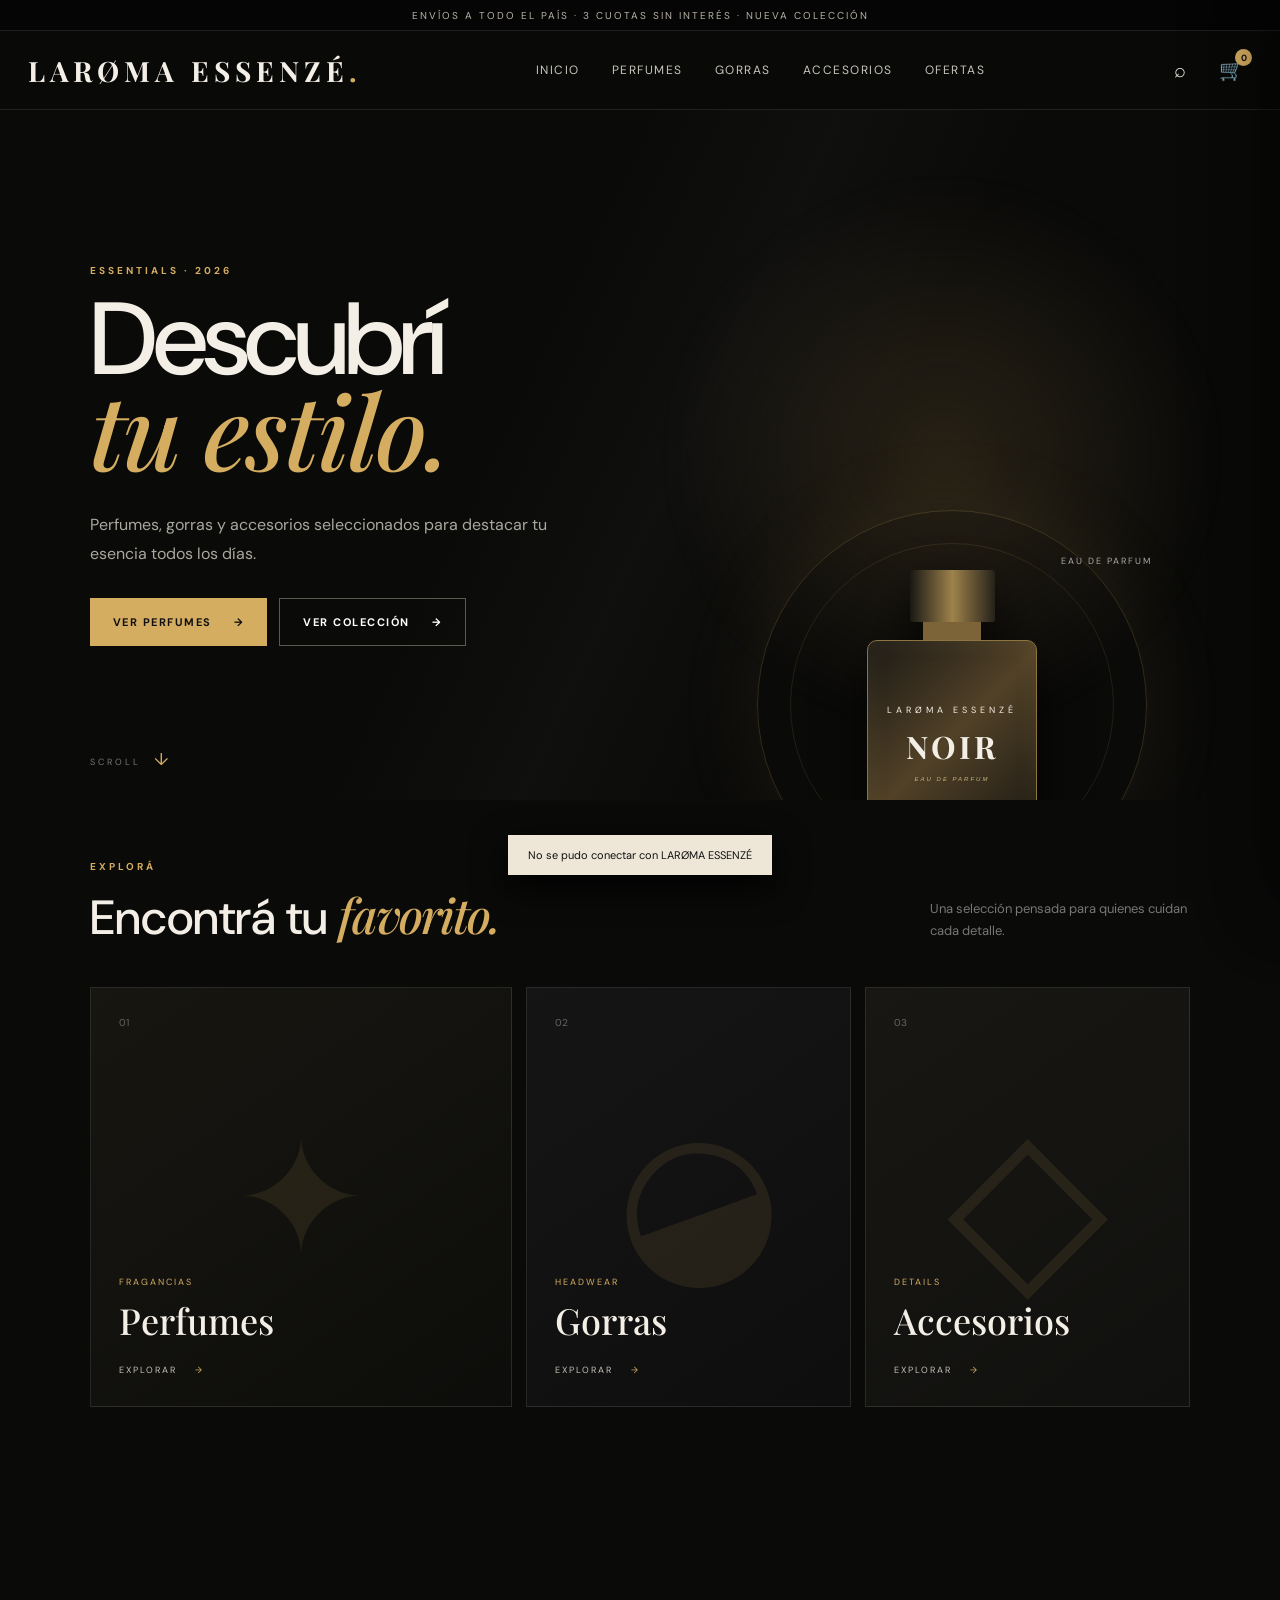
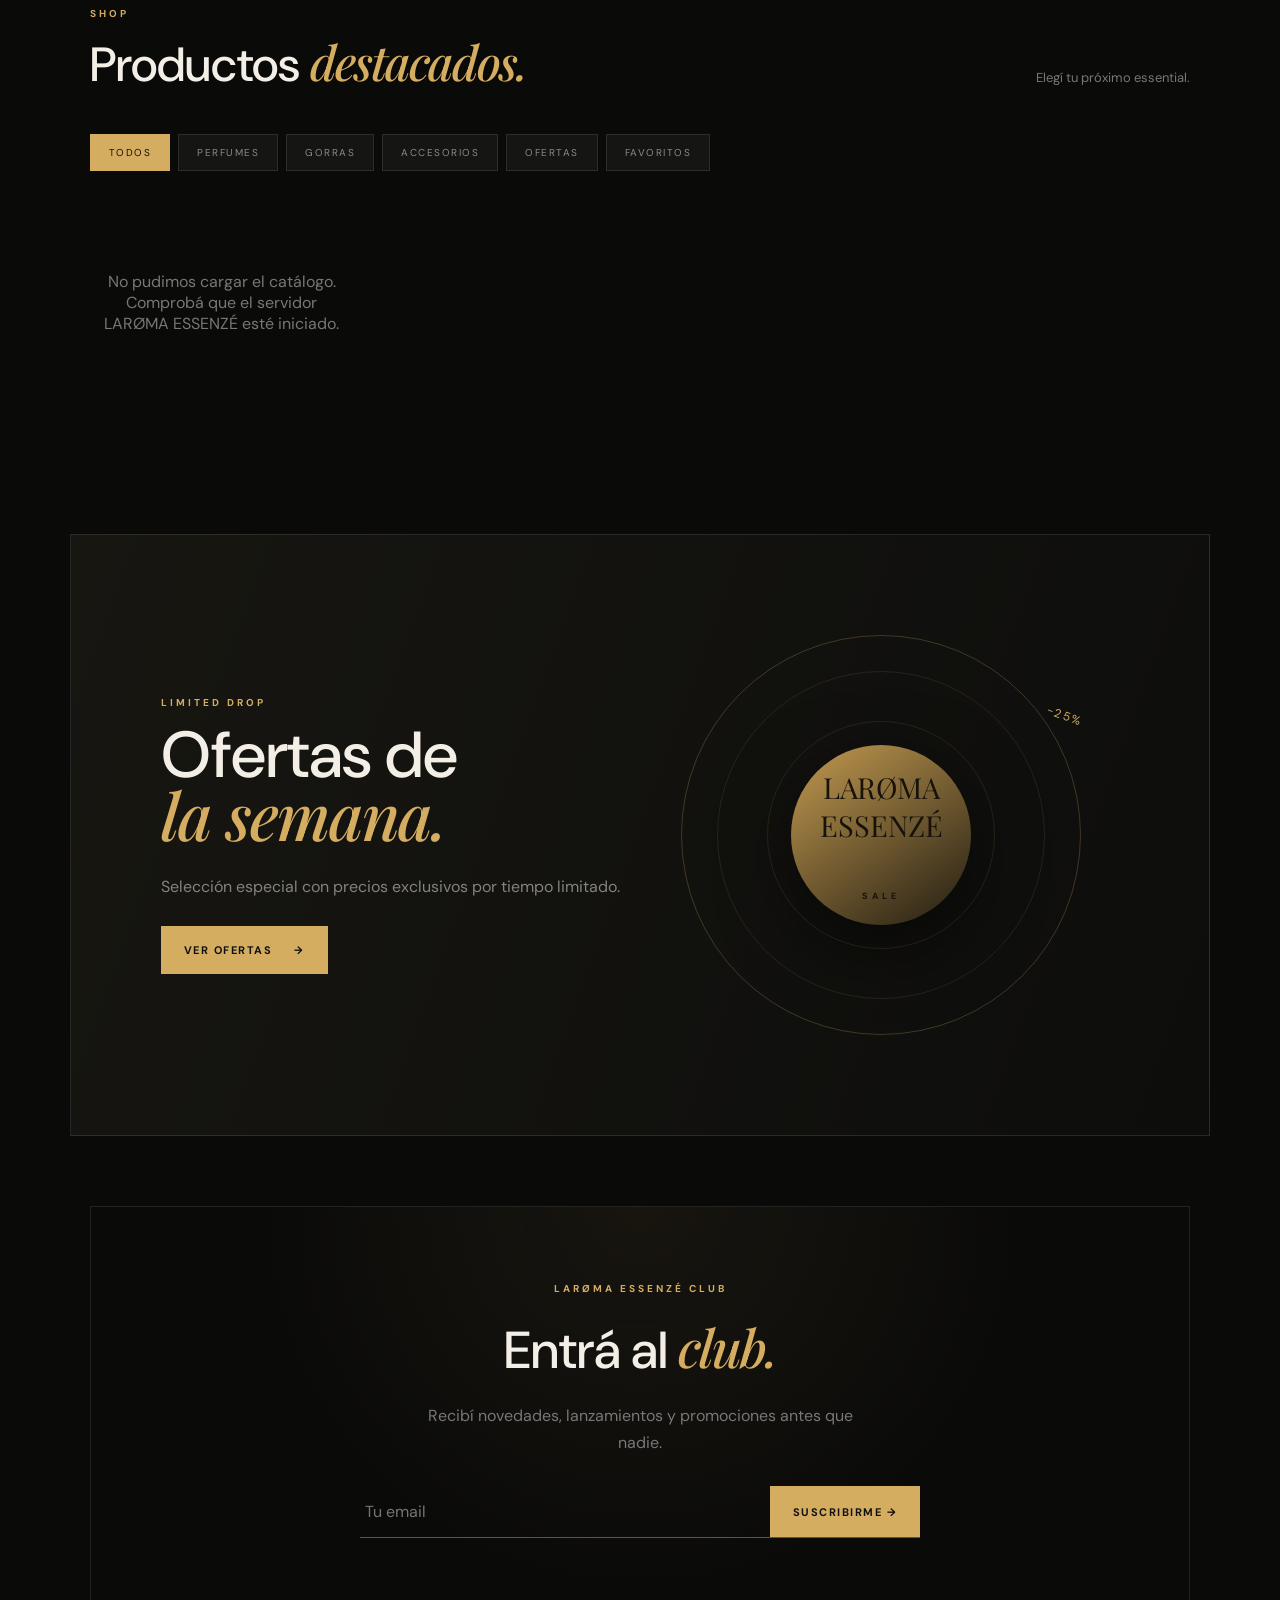
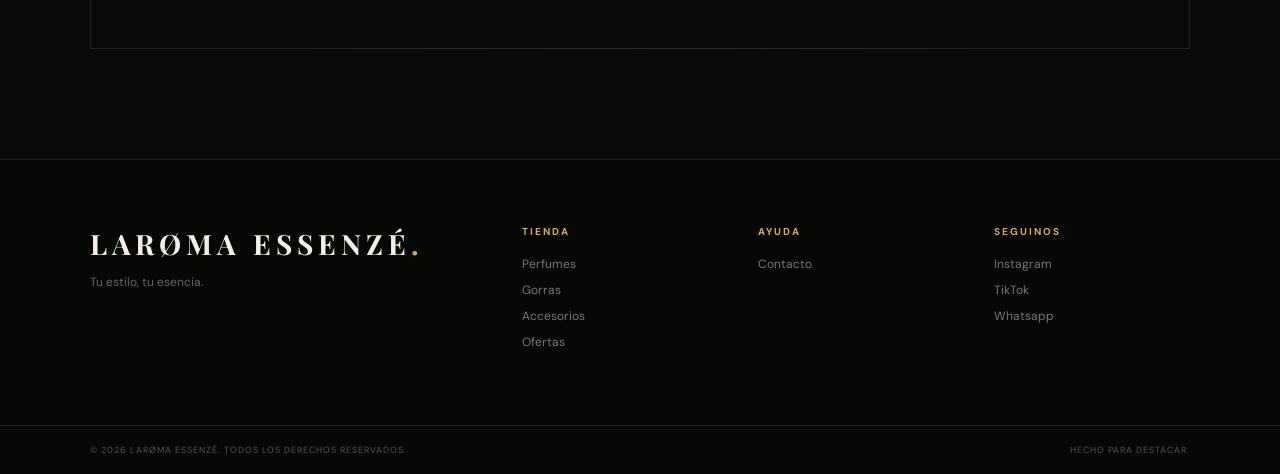
==== commit 2b774cd9: "TERCER COMMIT IMPLEMENTACION DE BASE DE DATOS, PAGINA ADMINISTRADOR, IMPLEMENTACION DE IMAGENES ONLI" ====
--- a/PAGINA OFICIAL/index.html
+++ b/PAGINA OFICIAL/index.html
@@ -1,432 +1,361 @@
 <!DOCTYPE html>
 <html lang="es">
-
 <head>
   <meta charset="UTF-8">
   <meta name="viewport" content="width=device-width, initial-scale=1.0">
-
   <title>LARØMA ESSENZÉ | Perfumes & Accesorios</title>
-
   <link rel="preconnect" href="https://fonts.googleapis.com">
   <link rel="preconnect" href="https://fonts.gstatic.com" crossorigin>
-
-  <link
-    href="https://fonts.googleapis.com/css2?family=DM+Sans:wght@400;500;600;700&family=Playfair+Display:wght@500;600;700&display=swap"
-    rel="stylesheet">
-
-  <link rel="stylesheet" href="styles.css">
+  <link href="https://fonts.googleapis.com/css2?family=DM+Sans:wght@400;500;600;700&family=Playfair+Display:wght@500;600;700&display=swap" rel="stylesheet">
+  <link rel="stylesheet" href="style.css">
 </head>
-
 <body>
-
   <!-- BARRA SUPERIOR -->
   <div class="announcement">
-    ENVÍOS A TODO EL PAÍSSS
+    ENVÍOS A TODO EL PAÍS · 3 CUOTAS SIN INTERÉS · NUEVA COLECCIÓN
   </div>
-
   <!-- HEADER -->
   <header class="header">
-
     <div class="header-inner">
-
-      <button class="icon-btn mobile-menu-btn" id="menuBtn" type="button" aria-label="Abrir menú">
+      <button class="icon-btn mobile-menu-btn" id="menuBtn">
         <span></span>
         <span></span>
         <span></span>
       </button>
-
       <a class="logo" href="#inicio">
         LARØMA ESSENZÉ<span>.</span>
       </a>
-
       <nav class="desktop-nav">
         <a href="#inicio">Inicio</a>
         <a href="#productos" data-category-link="perfumes">Perfumes</a>
         <a href="#productos" data-category-link="gorras">Gorras</a>
         <a href="#productos" data-category-link="accesorios">Accesorios</a>
-        <a href="#productos" data-category-link="ofertas">Ofertas</a>
+        <a href="#ofertas">Ofertas</a>
       </nav>
-
       <div class="header-actions">
-
-        <button class="icon-btn" id="searchBtn" type="button" aria-label="Buscar">
+        <button class="icon-btn" id="searchBtn">
           ⌕
         </button>
-
-        <button class="icon-btn cart-button" id="cartBtn" type="button" aria-label="Abrir carrito">
+        <button class="icon-btn cart-button" id="cartBtn">
           🛒
           <b id="cartCount">0</b>
         </button>
-
-      </div>
-
-    </div>
-
+      </div>
+    </div>
     <!-- BUSCADOR -->
     <div class="search-panel" id="searchPanel">
-
       <div class="search-wrap">
-
-        <div class="search-input-row">
-          <span>⌕</span>
-
-          <input id="searchInput" type="search" placeholder="Buscar perfumes, gorras, accesorios..." autocomplete="off">
-
-          <button id="closeSearch" type="button" aria-label="Cerrar búsqueda">×</button>
-        </div>
-
-        <div class="search-results" id="searchResults" aria-live="polite"></div>
-
-      </div>
-
-    </div>
-
+        <span>⌕</span>
+        <input
+          id="searchInput"
+          type="search"
+          placeholder="Buscar perfumes, gorras, accesorios..."
+        >
+        <button id="closeSearch">x</button>
+      </div>
+    </div>
   </header>
-
   <!-- MENÚ LATERAL -->
   <aside class="side-menu" id="sideMenu">
-
     <div class="side-menu-top">
       <span>MENÚ</span>
-      <button id="closeMenu" type="button" aria-label="Cerrar menú">×</button>
-    </div>
-
+      <button id="closeMenu">x</button>
+    </div>
     <a href="#inicio">Inicio</a>
-
     <a href="#productos" data-category-link="perfumes">
       Perfumes
     </a>
-
     <a href="#productos" data-category-link="gorras">
       Gorras
     </a>
-
     <a href="#productos" data-category-link="accesorios">
       Accesorios
     </a>
-
-    <a href="#productos" data-category-link="ofertas">
+    <a href="#ofertas">
       Ofertas
     </a>
-
     <a href="#contacto">
       Contacto
     </a>
-
   </aside>
-
   <div class="overlay" id="overlay"></div>
-
   <main>
-
     <!-- HERO -->
     <section class="hero" id="inicio">
-
       <div class="hero-glow"></div>
-
       <div class="hero-content reveal">
-
         <p class="eyebrow">
           ESSENTIALS · 2026
         </p>
-
         <h1>
           Descubrí<br>
           <em>tu estilo.</em>
         </h1>
-
         <p class="hero-copy">
           Perfumes, gorras y accesorios seleccionados
           para destacar tu esencia todos los días.
         </p>
-
         <div class="hero-buttons">
-
-          <a class="btn btn-gold" href="#productos" data-category-link="perfumes">
+          <a
+            class="btn btn-gold"
+            href="#productos"
+            data-category-link="perfumes"
+          >
             Ver perfumes
             <span>→</span>
           </a>
-
-          <a class="btn btn-outline" href="#productos" data-category-link="colección">
+          <a
+            class="btn btn-outline"
+            href="#productos"
+          >
             Ver colección
             <span>→</span>
           </a>
-
-        </div>
-
-      </div>
-
-      <div class="hero-product">
-
-        <!-- TEXTO CURVO ANIMADO -->
-        <div class="laroma-arc">
-
-          <svg viewBox="0 0 600 300" preserveAspectRatio="xMidYMid meet">
-
-            <defs>
-              <path id="laromaArcPath" d="M 85,245 A 220,220 0 0 1 515,245" />
-            </defs>
-
-            <text>
-              <textPath href="#laromaArcPath" startOffset="50%" text-anchor="middle">
-                LARØMA ESSENZE
-              </textPath>
-            </text>
-
-          </svg>
-
-        </div>
-
-        <!-- CÍRCULO -->
-        <div class="hero-product reveal">
-
-          <div class="hero-ring">
-            <img src="c:\Users\danir\OneDrive\Documentos\Pagina\PAGINA OFICIAL\imagenes\logo.png" alt="">
-          </div>
-        </div>
-        <div class="floating-tag tag-one"></div>
-        <div class="floating-tag tag-two"></div>
-        <div class="scroll-note">
-          <span></span>
-        </div>
-
+        </div>
+      </div>
+      <!-- PERFUME DECORATIVO -->
+      <div class="hero-product reveal">
+        <div class="hero-ring"></div>
+        <div class="hero-bottle">
+          <div class="bottle-cap"></div>
+          <div class="bottle-neck"></div>
+          <div class="bottle-body">
+            <small>LARØMA ESSENZÉ</small>
+            <strong>NOIR</strong>
+            <i>EAU DE PARFUM</i>
+          </div>
+        </div>
+        <div class="floating-tag tag-one">
+          EAU DE PARFUM
+        </div>
+        <div class="floating-tag tag-two">
+          01 / 26
+        </div>
+      </div>
+      <div class="scroll-note">
+        SCROLL <span>↓</span>
+      </div>
     </section>
-
     <!-- CATEGORÍAS -->
     <section class="categories section">
-
       <div class="section-heading reveal">
-
         <div>
-
           <p class="eyebrow">
             EXPLORÁ
           </p>
-
           <h2>
             Encontrá tu
             <em>favorito.</em>
           </h2>
-
-        </div>
-
+        </div>
         <p>
           Una selección pensada para quienes
           cuidan cada detalle.
         </p>
-
-      </div>
-
+      </div>
       <div class="category-grid">
-
-        <article class="category-card category-perfume reveal" data-cat="perfumes">
-
+        <article
+          class="category-card category-perfume reveal"
+          data-cat="perfumes"
+        >
           <div class="category-number">
             01
           </div>
-
           <div class="category-art perfume-art">
-            <img src="imagenes/perfumes.png" alt="Perfumes">
-          </div>
-
+            ✦
+          </div>
           <div>
-
             <p>FRAGANCIAS</p>
-
             <h3>Perfumes</h3>
-
-            <button type="button" data-category-link="perfumes">
+            <button data-category-link="perfumes">
               Explorar <span>→</span>
             </button>
-
-          </div>
-
+          </div>
         </article>
-
-        <article class="category-card category-cap reveal" data-cat="gorras">
-
+        <article
+          class="category-card category-cap reveal"
+          data-cat="gorras"
+        >
           <div class="category-number">
             02
           </div>
-
           <div class="category-art cap-art">
-            <img src="imagenes/Gorra.png" alt="">
-          </div>
-
+            ◒
+          </div>
           <div>
-
             <p>HEADWEAR</p>
-
             <h3>Gorras</h3>
-
-            <button type="button" data-category-link="gorras">
+            <button data-category-link="gorras">
               Explorar <span>→</span>
             </button>
-
-          </div>
-
+          </div>
         </article>
-
-        <article class="category-card category-accessory reveal" data-cat="accesorios">
-
+        <article
+          class="category-card category-accessory reveal"
+          data-cat="accesorios"
+        >
           <div class="category-number">
             03
           </div>
-
           <div class="category-art accessory-art">
-            <img src="imagenes/accesorios (2).png" alt="">
-          </div>
-
+            ◇
+          </div>
           <div>
-
             <p>DETAILS</p>
-
             <h3>Accesorios</h3>
-
-            <button type="button" data-category-link="accesorios">
+            <button data-category-link="accesorios">
               Explorar <span>→</span>
             </button>
-
-          </div>
-
+          </div>
         </article>
-
-      </div>
-
+      </div>
     </section>
-
     <!-- PRODUCTOS -->
     <section class="products section" id="productos">
-
       <div class="section-heading reveal">
-
         <div>
-
           <p class="eyebrow">
             SHOP
           </p>
-
           <h2>
             Productos
             <em>destacados.</em>
           </h2>
-
-        </div>
-
+        </div>
         <p>
           Elegí tu próximo essential.
         </p>
-
-      </div>
-
+      </div>
       <!-- FILTROS -->
       <div class="filters reveal">
-
-        <button class="filter active" data-filter="todos" type="button">
+        <button
+          class="filter active"
+          data-filter="todos"
+        >
           Todos
         </button>
-
-        <button class="filter" data-filter="perfumes" type="button">
+        <button
+          class="filter"
+          data-filter="perfumes"
+        >
           Perfumes
         </button>
-
-        <button class="filter" data-filter="gorras" type="button">
+        <button
+          class="filter"
+          data-filter="gorras"
+        >
           Gorras
         </button>
-
-        <button class="filter" data-filter="accesorios" type="button">
+        <button
+          class="filter"
+          data-filter="accesorios"
+        >
           Accesorios
         </button>
-
-        <button class="filter" data-filter="ofertas" type="button">
+        <button
+          class="filter"
+          data-filter="ofertas"
+        >
           Ofertas
         </button>
-
         <button class="filter" data-filter="favoritos">
           Favoritos
         </button>
       </div>
-
       <!-- PRODUCTOS GENERADOS POR JS -->
-      <div class="product-grid" id="productGrid"></div>
-
-      <div class="empty-state" id="emptyState">
+      <div
+        class="product-grid"
+        id="productGrid"
+      ></div>
+      <div
+        class="empty-state"
+        id="emptyState"
+      >
         No encontramos productos que coincidan
         con tu búsqueda.
       </div>
-
     </section>
-
     <!-- OFERTAS -->
-    <section class="offer-banner section" id="ofertas">
-
+    <section
+      class="offer-banner section"
+      id="ofertas"
+    >
       <div class="offer-copy reveal">
-
         <p class="eyebrow">
           LIMITED DROP
         </p>
-
         <h2>
           Ofertas de<br>
           <em>la semana.</em>
         </h2>
-
         <p>
           Selección especial con precios exclusivos
           por tiempo limitado.
         </p>
-
-        <a href="#productos" class="btn btn-gold" data-category-link="ofertas">
+        <a
+          href="#productos"
+          class="btn btn-gold"
+          data-category-link="ofertas"
+        >
           Ver ofertas
           <span>→</span>
         </a>
-
-      </div>
-
+      </div>
       <div class="offer-orbit reveal">
-
         <div class="offer-circle">
-          LUXE
+          LARØMA ESSENZÉ
           <br>
           <small>SALE</small>
         </div>
-
         <span>-25%</span>
-
-      </div>
-
+      </div>
     </section>
-
     <!-- NEWSLETTER -->
-    <section class="newsletter section" id="contacto">
-
-      <form id="newsletterForm"></form>
-
-      <div class="newsletter-message" id="newsletterMessage"></div>
-
-      </div>
-
+    <section
+      class="newsletter section"
+      id="contacto"
+    >
+      <div class="newsletter-box reveal">
+        <p class="eyebrow">
+          LARØMA ESSENZÉ CLUB
+        </p>
+        <h2>
+          Entrá al
+          <em>club.</em>
+        </h2>
+        <p>
+          Recibí novedades, lanzamientos y
+          promociones antes que nadie.
+        </p>
+        <form id="newsletterForm">
+          <input
+            type="email"
+            id="emailInput"
+            placeholder="Tu email"
+            required
+          >
+          <button class="btn btn-gold">
+            Suscribirme →
+          </button>
+        </form>
+        <div
+          class="newsletter-message"
+          id="newsletterMessage"
+        ></div>
+      </div>
     </section>
-
   </main>
-
   <!-- FOOTER -->
   <footer>
-
     <div class="footer-main">
-
-      <div>
-
+      <div>
         <a class="logo" href="#inicio">
           LARØMA ESSENZÉ<span>.</span>
         </a>
-
         <p>
           Tu estilo, tu esencia.
         </p>
-
-      </div>
-
+      </div>
       <div>
 
         <h4>Tienda</h4>
@@ -446,7 +375,6 @@
         <a href="#productos" data-category-link="ofertas">
           Ofertas
         </a>
-
       </div>
 
       <div>
@@ -483,92 +411,84 @@
     </div>
 
   </footer>
-
   <!-- CARRITO -->
-  <div class="cart-drawer" id="cartDrawer">
-
+  <div
+    class="cart-drawer"
+    id="cartDrawer"
+  >
     <div class="drawer-head">
-
-      <div>
-
+      <div>
         <p class="eyebrow">
           TU SELECCIÓN
         </p>
-
         <h3>
           Carrito
         </h3>
-
-      </div>
-
-      <button id="closeCart" type="button" aria-label="Cerrar carrito">
-        ×
+      </div>
+      <button id="closeCart">
+        x
       </button>
-
-    </div>
-
-    <div class="cart-items" id="cartItems"></div>
-
+    </div>
+    <div
+      class="cart-items"
+      id="cartItems"
+    ></div>
     <div class="cart-footer">
-
-      <div>
-
+      <div>
         <span>Total</span>
-
         <strong id="cartTotal">
           $0
         </strong>
-
-      </div>
-
-      <button class="btn btn-gold checkout-btn" id="checkoutBtn" type="button">
+      </div>
+      <button
+        class="btn btn-gold checkout-btn"
+        id="checkoutBtn"
+      >
         Finalizar compra
       </button>
-
       <small>
-        Demo: no se procesa ningún pago real.
+        El pedido se registra como pendiente. El pago se confirma manualmente.
       </small>
-
-    </div>
-
+    </div>
   </div>
-
   <!-- MODAL PRODUCTO -->
-  <div class="product-modal" id="productModal">
-
+  <div
+    class="product-modal"
+    id="productModal"
+  >
     <div class="modal-card">
-
-      <button class="modal-close" id="modalClose" type="button" aria-label="Cerrar producto">
-        ×
+      <button
+        class="modal-close"
+        id="modalClose"
+      >
+        x
       </button>
-
-      <div class="modal-image" id="modalImage"></div>
-
+      <div
+        class="modal-image"
+        id="modalImage"
+      ></div>
       <div class="modal-info">
-
-        <p class="eyebrow" id="modalCategory"></p>
-
+        <p
+          class="eyebrow"
+          id="modalCategory"
+        ></p>
         <h2 id="modalName"></h2>
-
         <p id="modalDescription"></p>
-
         <strong id="modalPrice"></strong>
-
-        <button class="btn btn-gold" id="modalAdd" type="button">
+        <button
+          class="btn btn-gold"
+          id="modalAdd"
+        >
           Agregar al carrito →
         </button>
-
-      </div>
-
-    </div>
-
+      </div>
+    </div>
   </div>
-
   <!-- NOTIFICACIÓN -->
-  <div class="toast" id="toast"></div>
-
+  <div
+    class="toast"
+    id="toast"
+  ></div>
   <script src="script.js"></script>
-
 </body>
-
 </html>
--- a/PAGINA OFICIAL/style.css
+++ b/PAGINA OFICIAL/style.css
@@ -0,0 +1,1427 @@
+:root {
+    --black: #0a0a09;
+    --black2: #11110f;
+    --panel: #171714;
+    --gold: #d5ad60;
+    --gold2: #f1d28f;
+    --cream: #f4efe6;
+    --muted: #a7a39a;
+    --line: rgba(255,255,255,.1);
+    --font: "DM Sans", sans-serif;
+    --serif: "Playfair Display", serif;
+}
+* {
+    box-sizing: border-box;
+    margin: 0;
+    padding: 0;
+}
+html {
+    scroll-behavior: smooth;
+}
+body {
+    background: var(--black);
+    color: var(--cream);
+    font-family: var(--font);
+    overflow-x: hidden;
+}
+a {
+    text-decoration: none;
+    color: inherit;
+}
+button,
+input {
+    font: inherit;
+}
+button {
+    cursor: pointer;
+    border: none;
+}
+/* =========================
+   ANUNCIO
+========================= */
+.announcement {
+    height: 31px;
+    background: #050505;
+    border-bottom: 1px solid var(--line);
+    display: flex;
+    align-items: center;
+    justify-content: center;
+    color: #b9b3a7;
+    font-size: 10px;
+    letter-spacing: 2px;
+}
+/* =========================
+   HEADER
+========================= */
+.header {
+    position: sticky;
+    top: 0;
+    z-index: 50;
+    background: rgba(10,10,9,.88);
+    backdrop-filter: blur(16px);
+    border-bottom: 1px solid var(--line);
+}
+.header-inner {
+    height: 78px;
+    max-width: 1280px;
+    margin: auto;
+    padding: 0 28px;
+    display: flex;
+    align-items: center;
+    justify-content: space-between;
+    gap: 25px;
+}
+.logo {
+    font-family: var(--serif);
+    font-size: 28px;
+    letter-spacing: 5px;
+    font-weight: 700;
+}
+.logo span {
+    color: var(--gold);
+}
+.desktop-nav {
+    display: flex;
+    gap: 32px;
+    font-size: 12px;
+    text-transform: uppercase;
+    letter-spacing: 1.5px;
+    color: #c9c5bb;
+}
+.desktop-nav a {
+    transition: .25s;
+}
+.desktop-nav a:hover {
+    color: var(--gold);
+}
+.header-actions {
+    display: flex;
+    gap: 9px;
+}
+.icon-btn {
+    width: 42px;
+    height: 42px;
+    border-radius: 50%;
+    background: transparent;
+    color: var(--cream);
+    font-size: 20px;
+    transition: .25s;
+    position: relative;
+}
+.icon-btn:hover {
+    background: #1c1c19;
+    color: var(--gold);
+}
+.cart-button b {
+    position: absolute;
+    right: 0;
+    top: 0;
+    background: var(--gold);
+    color: #111;
+    width: 17px;
+    height: 17px;
+    border-radius: 50%;
+    font-size: 9px;
+    display: grid;
+    place-items: center;
+}
+.mobile-menu-btn {
+    display: none;
+}
+.mobile-menu-btn span {
+    display: block;
+    width: 19px;
+    height: 1px;
+    background: var(--cream);
+    margin: 4px auto;
+}
+/* =========================
+   BUSCADOR
+========================= */
+.search-panel {
+    max-height: 0;
+    overflow: hidden;
+    transition: .35s;
+    border-top: 0;
+}
+.search-panel.open {
+    max-height: 100px;
+    border-top: 1px solid var(--line);
+}
+.search-wrap {
+    max-width: 900px;
+    margin: auto;
+    padding: 15px 28px;
+    display: flex;
+    align-items: center;
+    gap: 12px;
+}
+.search-wrap input {
+    flex: 1;
+    background: transparent;
+    border: 0;
+    outline: 0;
+    color: white;
+    font-size: 17px;
+}
+.search-wrap input::placeholder {
+    color: #777;
+}
+.search-wrap span {
+    color: var(--gold);
+    font-size: 25px;
+}
+.search-wrap button {
+    background: none;
+    color: #aaa;
+    font-size: 27px;
+}
+/* =========================
+   HERO
+========================= */
+.hero {
+    min-height: 690px;
+    position: relative;
+    max-width: 1280px;
+    margin: auto;
+    padding: 90px 7%;
+    display: flex;
+    align-items: center;
+    overflow: hidden;
+}
+.hero:before {
+    content: "";
+    position: absolute;
+    width: 600px;
+    height: 600px;
+    right: 3%;
+    top: 50%;
+    transform: translateY(-50%);
+    border-radius: 50%;
+    background:
+        radial-gradient(
+            circle,
+            rgba(213,173,96,.15),
+            transparent 65%
+        );
+    filter: blur(15px);
+}
+.hero-glow {
+    position: absolute;
+    inset: 0;
+    background:
+        linear-gradient(
+            115deg,
+            transparent 40%,
+            rgba(255,255,255,.025),
+            transparent 65%
+        );
+    pointer-events: none;
+}
+.hero-content {
+    position: relative;
+    z-index: 2;
+    width: 55%;
+}
+.eyebrow {
+    font-size: 10px;
+    letter-spacing: 3px;
+    color: var(--gold);
+    font-weight: 700;
+    margin-bottom: 17px;
+}
+.hero h1 {
+    font-size: clamp(60px, 8vw, 112px);
+    line-height: .88;
+    font-weight: 500;
+    letter-spacing: -5px;
+}
+.hero h1 em,
+h2 em {
+    font-family: var(--serif);
+    font-weight: 500;
+    color: var(--gold);
+    letter-spacing: -2px;
+}
+.hero-copy {
+    max-width: 480px;
+    color: #aaa79e;
+    line-height: 1.8;
+    margin: 30px 0;
+}
+.hero-buttons {
+    display: flex;
+    gap: 12px;
+}
+/* =========================
+   BOTONES
+========================= */
+.btn {
+    min-height: 48px;
+    padding: 0 23px;
+    display: inline-flex;
+    align-items: center;
+    justify-content: center;
+    gap: 22px;
+    font-size: 11px;
+    text-transform: uppercase;
+    letter-spacing: 1.5px;
+    font-weight: 700;
+    transition: .3s;
+}
+.btn-gold {
+    background: var(--gold);
+    color: #111;
+}
+.btn-gold:hover {
+    background: var(--gold2);
+    transform: translateY(-2px);
+    box-shadow:
+        0 12px 30px rgba(213,173,96,.16);
+}
+.btn-outline {
+    border: 1px solid #5b584f;
+    color: white;
+}
+.btn-outline:hover {
+    border-color: var(--gold);
+    color: var(--gold);
+}
+/* =========================
+   PERFUME HERO
+========================= */
+.hero-product {
+    position: absolute;
+    right: 10%;
+    top: 50%;
+    transform: translateY(-50%);
+    width: 400px;
+    height: 500px;
+    display: grid;
+    place-items: center;
+}
+.hero-ring {
+    position: absolute;
+    width: 390px;
+    height: 390px;
+    border:
+        1px solid rgba(213,173,96,.2);
+    border-radius: 50%;
+    box-shadow:
+        0 0 90px rgba(213,173,96,.09);
+}
+.hero-ring:after {
+    content: "";
+    position: absolute;
+    inset: 32px;
+    border:
+        1px solid rgba(213,173,96,.12);
+    border-radius: 50%;
+}
+.hero-bottle {
+    position: relative;
+    z-index: 10;
+    width: 170px;
+    height: 270px;
+    filter:
+        drop-shadow(
+            0 25px 25px rgba(0,0,0,.8)
+        );
+    animation:
+        float 5s ease-in-out infinite;
+}
+.bottle-cap {
+    height: 52px;
+    width: 85px;
+    margin: auto;
+    background:
+        linear-gradient(
+            90deg,
+            #191815,
+            #9e824b,
+            #25221a
+        );
+    border-radius: 4px 4px 2px 2px;
+}
+.bottle-neck {
+    height: 18px;
+    width: 58px;
+    margin: auto;
+    background: #7c6438;
+}
+.bottle-body {
+    height: 205px;
+    border:
+        1px solid #8e7440;
+    border-radius:
+        10px 10px 22px 22px;
+    background:
+        linear-gradient(
+            135deg,
+            #1c1a16,
+            #514127 48%,
+            #171612
+        );
+    display: flex;
+    align-items: center;
+    justify-content: center;
+    flex-direction: column;
+    gap: 9px;
+    box-shadow:
+        inset 0 0 25px rgba(255,220,130,.08);
+}
+.bottle-body small {
+    font-size: 9px;
+    letter-spacing: 4px;
+}
+.bottle-body strong {
+    font-family: var(--serif);
+    font-size: 31px;
+    letter-spacing: 3px;
+}
+.bottle-body i {
+    font-size: 6px;
+    letter-spacing: 2px;
+    color: #c9b580;
+}
+.floating-tag {
+    position: absolute;
+    font-size: 9px;
+    letter-spacing: 2px;
+    color: #aaa;
+    z-index: 3;
+}
+.tag-one {
+    right: 0;
+    top: 20%;
+}
+.tag-two {
+    left: 4%;
+    bottom: 18%;
+    color: var(--gold);
+}
+.scroll-note {
+    position: absolute;
+    bottom: 30px;
+    left: 7%;
+    font-size: 9px;
+    letter-spacing: 3px;
+    color: #777;
+}
+.scroll-note span {
+    color: var(--gold);
+    font-size: 17px;
+    margin-left: 8px;
+}
+/* =========================
+   SECCIONES
+========================= */
+.section {
+    max-width: 1280px;
+    margin: auto;
+    padding: 100px 7%;
+}
+.section-heading {
+    display: flex;
+    justify-content: space-between;
+    align-items: end;
+    gap: 30px;
+    margin-bottom: 45px;
+}
+.section-heading h2 {
+    font-size: 48px;
+    font-weight: 500;
+    line-height: 1;
+}
+.section-heading > p {
+    max-width: 260px;
+    color: #777;
+    font-size: 13px;
+    line-height: 1.7;
+}
+/* =========================
+   CATEGORÍAS
+========================= */
+.categories {
+    padding-top: 60px;
+}
+.category-grid {
+    display: grid;
+    grid-template-columns:
+        1.3fr 1fr 1fr;
+    gap: 14px;
+}
+.category-card {
+    min-height: 420px;
+    position: relative;
+    padding: 28px;
+    overflow: hidden;
+    background: var(--panel);
+    border:
+        1px solid var(--line);
+    display: flex;
+    flex-direction: column;
+    justify-content: space-between;
+    transition: .5s;
+}
+.category-card:hover {
+    transform: translateY(-8px);
+    border-color:
+        rgba(213,173,96,.35);
+    box-shadow:
+        0 25px 50px rgba(0,0,0,.35);
+}
+.category-card > div:last-child {
+    position: relative;
+    z-index: 2;
+}
+.category-card p {
+    font-size: 9px;
+    letter-spacing: 2px;
+    color: var(--gold);
+    margin-bottom: 8px;
+}
+.category-card h3 {
+    font-family: var(--serif);
+    font-size: 36px;
+    font-weight: 500;
+}
+.category-card button {
+    background: none;
+    color: #c7c2b7;
+    text-transform: uppercase;
+    font-size: 9px;
+    letter-spacing: 2px;
+    margin-top: 20px;
+}
+.category-card button span {
+    color: var(--gold);
+    margin-left: 14px;
+}
+.category-number {
+    font-size: 10px;
+    color: #666;
+}
+.category-art {
+    cursor: pointer;
+    position: absolute !important;
+    inset: 50px 0 70px;
+    display: grid;
+    place-items: center;
+    font-size: 160px;
+    font-family: var(--serif);
+    color: rgba(213,173,96,.1);
+    z-index: 1 !important;
+}
+.category-perfume {
+    background:
+        linear-gradient(
+            145deg,
+            #171611,
+            #0d0d0b
+        );
+}
+.category-cap {
+    background:
+        linear-gradient(
+            145deg,
+            #151515,
+            #0e0e0e
+        );
+}
+.category-accessory {
+    background:
+        linear-gradient(
+            145deg,
+            #181714,
+            #10100e
+        );
+}
+.cap-art {
+    font-size: 190px;
+    transform: rotate(-20deg);
+}
+.accessory-art {
+    font-size: 210px;
+}
+/* =========================
+   PRODUCTOS
+========================= */
+.filters {
+    display: flex;
+    gap: 8px;
+    flex-wrap: wrap;
+    margin-bottom: 30px;
+}
+.filter {
+    background: #151513;
+    color: #8d8a82;
+    border:
+        1px solid var(--line);
+    padding: 11px 18px;
+    font-size: 10px;
+    text-transform: uppercase;
+    letter-spacing: 1.5px;
+    transition: .25s;
+}
+.filter:hover,
+.filter.active {
+    background: var(--gold);
+    color: #111;
+    border-color: var(--gold);
+}
+.product-grid {
+    display: grid;
+    grid-template-columns:
+        repeat(4,1fr);
+    gap: 14px;
+}
+.product-card {
+    background: #121210;
+    border:
+        1px solid var(--line);
+    position: relative;
+    overflow: hidden;
+    transition: .4s;
+    animation:
+        cardIn .45s ease both;
+}
+.product-card:hover {
+    transform: translateY(-6px);
+    border-color:
+        rgba(213,173,96,.3);
+}
+.product-image {
+    height: 300px;
+    background:
+        radial-gradient(
+            circle at 50% 45%,
+            #333126,
+            #171714 48%,
+            #0d0d0b
+        );
+    display: grid;
+    place-items: center;
+    position: relative;
+    overflow: hidden;
+}
+.product-image:after {
+    content: "";
+    position: absolute;
+    width: 170px;
+    height: 170px;
+    border-radius: 50%;
+    background:
+        rgba(213,173,96,.08);
+    filter: blur(25px);
+}
+.product-visual {
+    position: relative;
+    z-index: 1;
+    font-family: var(--serif);
+    font-size: 72px;
+    color: rgba(239,211,150,.72);
+    text-shadow:
+        0 15px 30px #000;
+    transition: .4s;
+}
+.product-card:hover .product-visual {
+    transform:
+        scale(1.08)
+        rotate(-3deg);
+}
+.product-type {
+    position: absolute;
+    top: 13px;
+    left: 13px;
+    background:
+        rgba(0,0,0,.55);
+    padding: 6px 9px;
+    font-size: 8px;
+    letter-spacing: 1.5px;
+    color: #aaa;
+    z-index: 2;
+}
+.heart {
+    position: absolute;
+    top: 10px;
+    right: 10px;
+    width: 35px;
+    height: 35px;
+    border-radius: 50%;
+    background:
+        rgba(0,0,0,.55);
+    color: #aaa;
+    z-index: 3;
+}
+.heart.active {
+    color: #e4b5a8;
+}
+.discount {
+    position: absolute;
+    bottom: 12px;
+    left: 12px;
+    background: var(--gold);
+    color: #111;
+    padding: 5px 8px;
+    font-size: 8px;
+    font-weight: 700;
+    z-index: 2;
+}
+.product-info {
+    padding: 17px;
+}
+.product-info .category-label {
+    font-size: 8px;
+    color: #777;
+    text-transform: uppercase;
+    letter-spacing: 1.5px;
+}
+.product-info h3 {
+    font-family: var(--serif);
+    font-size: 20px;
+    font-weight: 500;
+    margin: 7px 0 12px;
+}
+.price {
+    display: flex;
+    align-items: center;
+    gap: 8px;
+}
+.price strong {
+    color: var(--gold2);
+    font-size: 14px;
+}
+.price del {
+    font-size: 10px;
+    color: #666;
+}
+.add-product {
+    width: 100%;
+    margin-top: 16px;
+    height: 40px;
+    background: #1d1d19;
+    color: #ddd;
+    text-transform: uppercase;
+    letter-spacing: 1.5px;
+    font-size: 9px;
+    transition: .25s;
+}
+.add-product:hover {
+    background: var(--gold);
+    color: #111;
+}
+.empty-state {
+    text-align: center;
+    padding: 70px 10px;
+    color: #777;
+    display: none;
+}
+.empty-state.show {
+    display: block;
+}
+/* =========================
+   OFERTAS
+========================= */
+.offer-banner {
+    margin-top: 30px;
+    max-width: 1140px;
+    min-height: 470px;
+    background:
+        linear-gradient(
+            110deg,
+            #171611,
+            #0d0d0c
+        );
+    border:
+        1px solid var(--line);
+    display: flex;
+    align-items: center;
+    justify-content: space-between;
+    overflow: hidden;
+    position: relative;
+}
+.offer-copy {
+    max-width: 480px;
+    position: relative;
+    z-index: 2;
+}
+.offer-copy h2 {
+    font-size: 65px;
+    font-weight: 500;
+    line-height: .9;
+}
+.offer-copy > p:not(.eyebrow) {
+    color: #85827b;
+    line-height: 1.7;
+    margin: 25px 0;
+}
+.offer-orbit {
+    width: 400px;
+    height: 400px;
+    border:
+        1px solid rgba(213,173,96,.25);
+    border-radius: 50%;
+    display: grid;
+    place-items: center;
+    position: relative;
+    margin-right: 4%;
+}
+.offer-orbit:before,
+.offer-orbit:after {
+    content: "";
+    position: absolute;
+    border:
+        1px solid rgba(213,173,96,.12);
+    border-radius: 50%;
+}
+.offer-orbit:before {
+    inset: 35px;
+}
+.offer-orbit:after {
+    inset: 85px;
+}
+.offer-circle {
+    width: 180px;
+    height: 180px;
+    border-radius: 50%;
+    background:
+        linear-gradient(
+            145deg,
+            #c49b50,
+            #211c12
+        );
+    display: grid;
+    place-items: center;
+    text-align: center;
+    font-family: var(--serif);
+    font-size: 29px;
+    color: #17130b;
+    box-shadow:
+        0 25px 70px rgba(0,0,0,.5);
+}
+.offer-circle small {
+    font:
+        700 9px var(--font);
+    letter-spacing: 4px;
+}
+.offer-orbit > span {
+    position: absolute;
+    right: -4px;
+    top: 18%;
+    font-size: 12px;
+    letter-spacing: 2px;
+    color: var(--gold);
+    transform: rotate(20deg);
+}
+/* =========================
+   NEWSLETTER
+========================= */
+.newsletter {
+    padding-top: 70px;
+    padding-bottom: 110px;
+}
+.newsletter-box {
+    border:
+        1px solid var(--line);
+    padding: 75px 10%;
+    text-align: center;
+    background:
+        radial-gradient(
+            circle at 50% 0,
+            rgba(213,173,96,.07),
+            transparent 55%
+        );
+}
+.newsletter-box h2 {
+    font-size: 52px;
+    font-weight: 500;
+}
+.newsletter-box > p:not(.eyebrow) {
+    color: #777;
+    max-width: 450px;
+    margin: 18px auto 30px;
+    line-height: 1.7;
+}
+.newsletter-box form {
+    display: flex;
+    max-width: 560px;
+    margin: auto;
+    border-bottom:
+        1px solid #555;
+}
+.newsletter-box input {
+    flex: 1;
+    background: none;
+    border: 0;
+    outline: 0;
+    color: #fff;
+    padding: 15px 5px;
+}
+.newsletter-box .btn {
+    border: 0;
+}
+.newsletter-message {
+    height: 20px;
+    margin-top: 15px;
+    color: var(--gold);
+    font-size: 11px;
+}
+/* =========================
+   FOOTER
+========================= */
+footer {
+    border-top: 1px solid var(--line);
+    background: #070706;
+}
+.footer-main {
+    max-width: 1280px;
+    margin: auto;
+    padding: 65px 7%;
+    display: grid;
+    grid-template-columns:
+        2fr 1fr 1fr 1fr;
+    gap: 40px;
+}
+.footer-main p {
+    color: #666;
+    font-size: 12px;
+    margin-top: 12px;
+}
+.footer-main h4 {
+    font-size: 10px;
+    text-transform: uppercase;
+    letter-spacing: 2px;
+    color: var(--gold);
+    margin-bottom: 18px;
+}
+.footer-main div:not(:first-child) a {
+    display: block;
+    color: #777;
+    font-size: 12px;
+    margin: 10px 0;
+    transition: .2s;
+}
+.footer-main div:not(:first-child) a:hover {
+    color: white;
+}
+.footer-bottom {
+    max-width: 1280px;
+    margin: auto;
+    padding: 18px 7%;
+    border-top: 1px solid var(--line);
+    display: flex;
+    justify-content: space-between;
+    color: #555;
+    font-size: 9px;
+    letter-spacing: 1px;
+    text-transform: uppercase;
+}
+/* =========================
+   MENÚ
+========================= */
+.side-menu {
+    position: fixed;
+    z-index: 80;
+    right: -350px;
+    top: 0;
+    width: 330px;
+    height: 100vh;
+    background: #11110f;
+    padding: 30px;
+    transition: .4s;
+    box-shadow:
+        -20px 0 60px rgba(0,0,0,.4);
+}
+.side-menu.open {
+    right: 0;
+}
+.side-menu-top {
+    display: flex;
+    justify-content: space-between;
+    color: var(--gold);
+    font-size: 10px;
+    letter-spacing: 3px;
+    margin-bottom: 70px;
+}
+.side-menu-top button {
+    background: none;
+    color: white;
+    font-size: 30px;
+}
+.side-menu > a {
+    display: block;
+    font-family: var(--serif);
+    font-size: 31px;
+    margin: 25px 0;
+    color: #ddd;
+    transition: .2s;
+}
+.side-menu > a:hover {
+    color: var(--gold);
+    padding-left: 8px;
+}
+.overlay {
+    position: fixed;
+    inset: 0;
+    background:
+        rgba(0,0,0,.65);
+    z-index: 70;
+    opacity: 0;
+    pointer-events: none;
+    transition: .3s;
+}
+.overlay.show {
+    opacity: 1;
+    pointer-events: auto;
+}
+/* =========================
+   CARRITO
+========================= */
+.cart-drawer {
+    position: fixed;
+    z-index: 90;
+    right: -470px;
+    top: 0;
+    width: min(450px,100%);
+    height: 100vh;
+    background: #11110f;
+    border-left:
+        1px solid var(--line);
+    display: flex;
+    flex-direction: column;
+    transition: .4s;
+    box-shadow:
+        -20px 0 70px rgba(0,0,0,.5);
+}
+.cart-drawer.open {
+    right: 0;
+}
+.drawer-head {
+    padding: 30px;
+    border-bottom:
+        1px solid var(--line);
+    display: flex;
+    justify-content: space-between;
+}
+.drawer-head h3 {
+    font-family: var(--serif);
+    font-size: 30px;
+}
+.drawer-head button {
+    background: none;
+    color: #fff;
+    font-size: 30px;
+}
+.cart-items {
+    flex: 1;
+    overflow: auto;
+    padding: 20px;
+}
+.cart-empty {
+    text-align: center;
+    color: #666;
+    padding: 70px 20px;
+}
+.cart-item {
+    display: grid;
+    grid-template-columns:
+        65px 1fr auto;
+    gap: 13px;
+    align-items: center;
+    border-bottom:
+        1px solid var(--line);
+    padding: 15px 0;
+}
+.cart-thumb {
+    height: 70px;
+    background: #1b1a16;
+    display: grid;
+    place-items: center;
+    font-family: var(--serif);
+    font-size: 24px;
+    color: var(--gold);
+}
+.cart-item h4 {
+    font-family: var(--serif);
+    font-size: 15px;
+    font-weight: 500;
+}
+.cart-item small {
+    color: #777;
+}
+.qty {
+    display: flex;
+    align-items: center;
+    gap: 8px;
+    margin-top: 8px;
+}
+.qty button {
+    width: 22px;
+    height: 22px;
+    background: #222;
+    color: #aaa;
+}
+.remove-item {
+    background: none;
+    color: #666;
+    font-size: 18px;
+}
+.cart-footer {
+    padding: 25px;
+    border-top:
+        1px solid var(--line);
+}
+.cart-footer > div {
+    display: flex;
+    justify-content: space-between;
+    margin-bottom: 18px;
+}
+.cart-footer strong {
+    font-family: var(--serif);
+    font-size: 24px;
+    color: var(--gold);
+}
+.checkout-btn {
+    width: 100%;
+}
+.cart-footer small {
+    display: block;
+    text-align: center;
+    color: #555;
+    font-size: 9px;
+    margin-top: 12px;
+}
+/* =========================
+   MODAL
+========================= */
+.product-modal {
+    position: fixed;
+    inset: 0;
+    z-index: 100;
+    background:
+        rgba(0,0,0,.78);
+    backdrop-filter: blur(8px);
+    display: none;
+    place-items: center;
+    padding: 20px;
+}
+.product-modal.open {
+    display: grid;
+}
+.modal-card {
+    width: min(800px,100%);
+    background: #141412;
+    border:
+        1px solid var(--line);
+    display: grid;
+    grid-template-columns:
+        1fr 1fr;
+    position: relative;
+    overflow: hidden;
+}
+.modal-close {
+    position: absolute;
+    right: 15px;
+    top: 10px;
+    background: none;
+    color: #fff;
+    font-size: 28px;
+    z-index: 2;
+}
+.modal-image {
+    min-height: 470px;
+    background:
+        radial-gradient(
+            circle,
+            #3b3525,
+            #11110f 65%
+        );
+    display: grid;
+    place-items: center;
+    font-family: var(--serif);
+    font-size: 130px;
+    color: var(--gold);
+}
+.modal-info {
+    padding: 65px 45px;
+    display: flex;
+    flex-direction: column;
+    justify-content: center;
+}
+.modal-info h2 {
+    font-family: var(--serif);
+    font-size: 42px;
+    font-weight: 500;
+    margin-bottom: 20px;
+}
+.modal-info > p:not(.eyebrow) {
+    color: #888;
+    line-height: 1.7;
+    font-size: 13px;
+    margin-bottom: 22px;
+}
+.modal-info > strong {
+    font-family: var(--serif);
+    font-size: 26px;
+    color: var(--gold);
+    margin-bottom: 25px;
+}
+.modal-info .btn {
+    width: 100%;
+}
+/* =========================
+   TOAST
+========================= */
+.toast {
+    position: fixed;
+    z-index: 200;
+    bottom: 25px;
+    left: 50%;
+    transform:
+        translate(-50%,20px);
+    background: #eee7d8;
+    color: #111;
+    padding: 13px 20px;
+    font-size: 11px;
+    opacity: 0;
+    pointer-events: none;
+    transition: .3s;
+    box-shadow:
+        0 12px 35px #000;
+}
+.toast.show {
+    opacity: 1;
+    transform:
+        translate(-50%,0);
+}
+/* =========================
+   ANIMACIONES
+========================= */
+.reveal {
+    opacity: 0;
+    transform:
+        translateY(25px);
+    transition:
+        opacity .8s,
+        transform .8s;
+}
+.reveal.visible {
+    opacity: 1;
+    transform: none;
+}
+@keyframes float {
+    0%,100% {
+        transform: translateY(0);
+    }
+    50% {
+        transform: translateY(-13px);
+    }
+}
+@keyframes cardIn {
+    from {
+        opacity: 0;
+        transform:
+            translateY(15px);
+    }
+    to {
+        opacity: 1;
+        transform: none;
+    }
+}
+/* =========================
+   TABLET
+========================= */
+@media(max-width:900px) {
+    .desktop-nav {
+        display: none;
+    }
+    .mobile-menu-btn {
+        display: block;
+    }
+    .hero {
+        min-height: 650px;
+        padding:
+            70px 7%;
+    }
+    .hero-content {
+        width: 100%;
+        padding-top: 50px;
+    }
+    .hero-product {
+        opacity: .28;
+        right: -100px;
+    }
+    .category-grid {
+        grid-template-columns:
+            1fr 1fr;
+    }
+    .category-card:first-child {
+        grid-column:
+            span 2;
+    }
+    .product-grid {
+        grid-template-columns:
+            repeat(2,1fr);
+    }
+    .footer-main {
+        grid-template-columns:
+            1.5fr 1fr 1fr;
+    }
+    .footer-main > div:last-child {
+        display: none;
+    }
+}
+/* =========================
+   CELULAR
+========================= */
+@media(max-width:600px) {
+    .announcement {
+        font-size: 8px;
+        letter-spacing: 1px;
+    }
+    .header-inner {
+        height: 65px;
+        padding: 0 16px;
+    }
+    .logo {
+        font-size: 23px;
+    }
+    .hero {
+        min-height: 650px;
+        padding:
+            50px 6%;
+    }
+    .hero h1 {
+        font-size: 66px;
+        letter-spacing: -3px;
+    }
+    .hero-copy {
+        font-size: 13px;
+    }
+    .hero-product {
+        right: -170px;
+        opacity: .22;
+    }
+    .hero-buttons {
+        flex-direction: column;
+        align-items: flex-start;
+    }
+    .section {
+        padding:
+            70px 6%;
+    }
+    .section-heading {
+        display: block;
+    }
+    .section-heading h2 {
+        font-size: 38px;
+        margin-bottom: 15px;
+    }
+    .category-grid {
+        grid-template-columns: 1fr;
+    }
+    .category-card:first-child {
+        grid-column: auto;
+    }
+    .category-card {
+        min-height: 350px;
+    }
+    .product-grid {
+        grid-template-columns:
+            1fr 1fr;
+        gap: 9px;
+    }
+    .product-image {
+        height: 210px;
+    }
+    .product-info {
+        padding: 12px;
+    }
+    .product-info h3 {
+        font-size: 17px;
+    }
+    .offer-banner {
+        display: block;
+        padding:
+            60px 7%;
+        min-height: 600px;
+    }
+    .offer-copy h2 {
+        font-size: 53px;
+    }
+    .offer-orbit {
+        width: 300px;
+        height: 300px;
+        margin:
+            50px auto -80px;
+    }
+    .offer-circle {
+        width: 135px;
+        height: 135px;
+        font-size: 23px;
+    }
+    .newsletter-box {
+        padding:
+            55px 7%;
+    }
+    .newsletter-box h2 {
+        font-size: 42px;
+    }
+    .newsletter-box form {
+        display: block;
+        border: 0;
+    }
+    .newsletter-box input {
+        width: 100%;
+        border-bottom:
+            1px solid #555;
+        margin-bottom: 10px;
+    }
+    .newsletter-box .btn {
+        width: 100%;
+    }
+    .footer-main {
+        grid-template-columns:
+            1fr 1fr;
+        padding:
+            50px 7%;
+    }
+    .footer-main > div:first-child {
+        grid-column:
+            span 2;
+    }
+    .footer-bottom {
+        display: block;
+        line-height: 2.2;
+    }
+    .footer-bottom span {
+        display: block;
+    }
+    .modal-card {
+        grid-template-columns: 1fr;
+    }
+    .modal-image {
+        min-height: 280px;
+        font-size: 90px;
+    }
+    .modal-info {
+        padding: 35px;
+    }
+    .modal-info h2 {
+        font-size: 34px;
+    }
+    .side-menu {
+        width:
+            min(330px,88%);
+    }
+}
+/* Disponibilidad del inventario desde SQLite */
+.stock-label { display:inline-block; margin-top:8px; color:var(--muted,#a7a39a); font-size:11px; letter-spacing:.04em; }
+.add-product:disabled { opacity:.45; cursor:not-allowed; transform:none; }
+
+/* Fotografías reales del catálogo */
+.product-photo { position: relative; z-index: 1; width: 100%; height: 100%; object-fit: contain; padding: 18px; transition: transform .4s; }
+.product-card:hover .product-photo { transform: scale(1.06); }
+.product-visual[hidden] { display: none !important; }
+.modal-image img { width: 100%; height: 470px; object-fit: contain; padding: 24px; }
